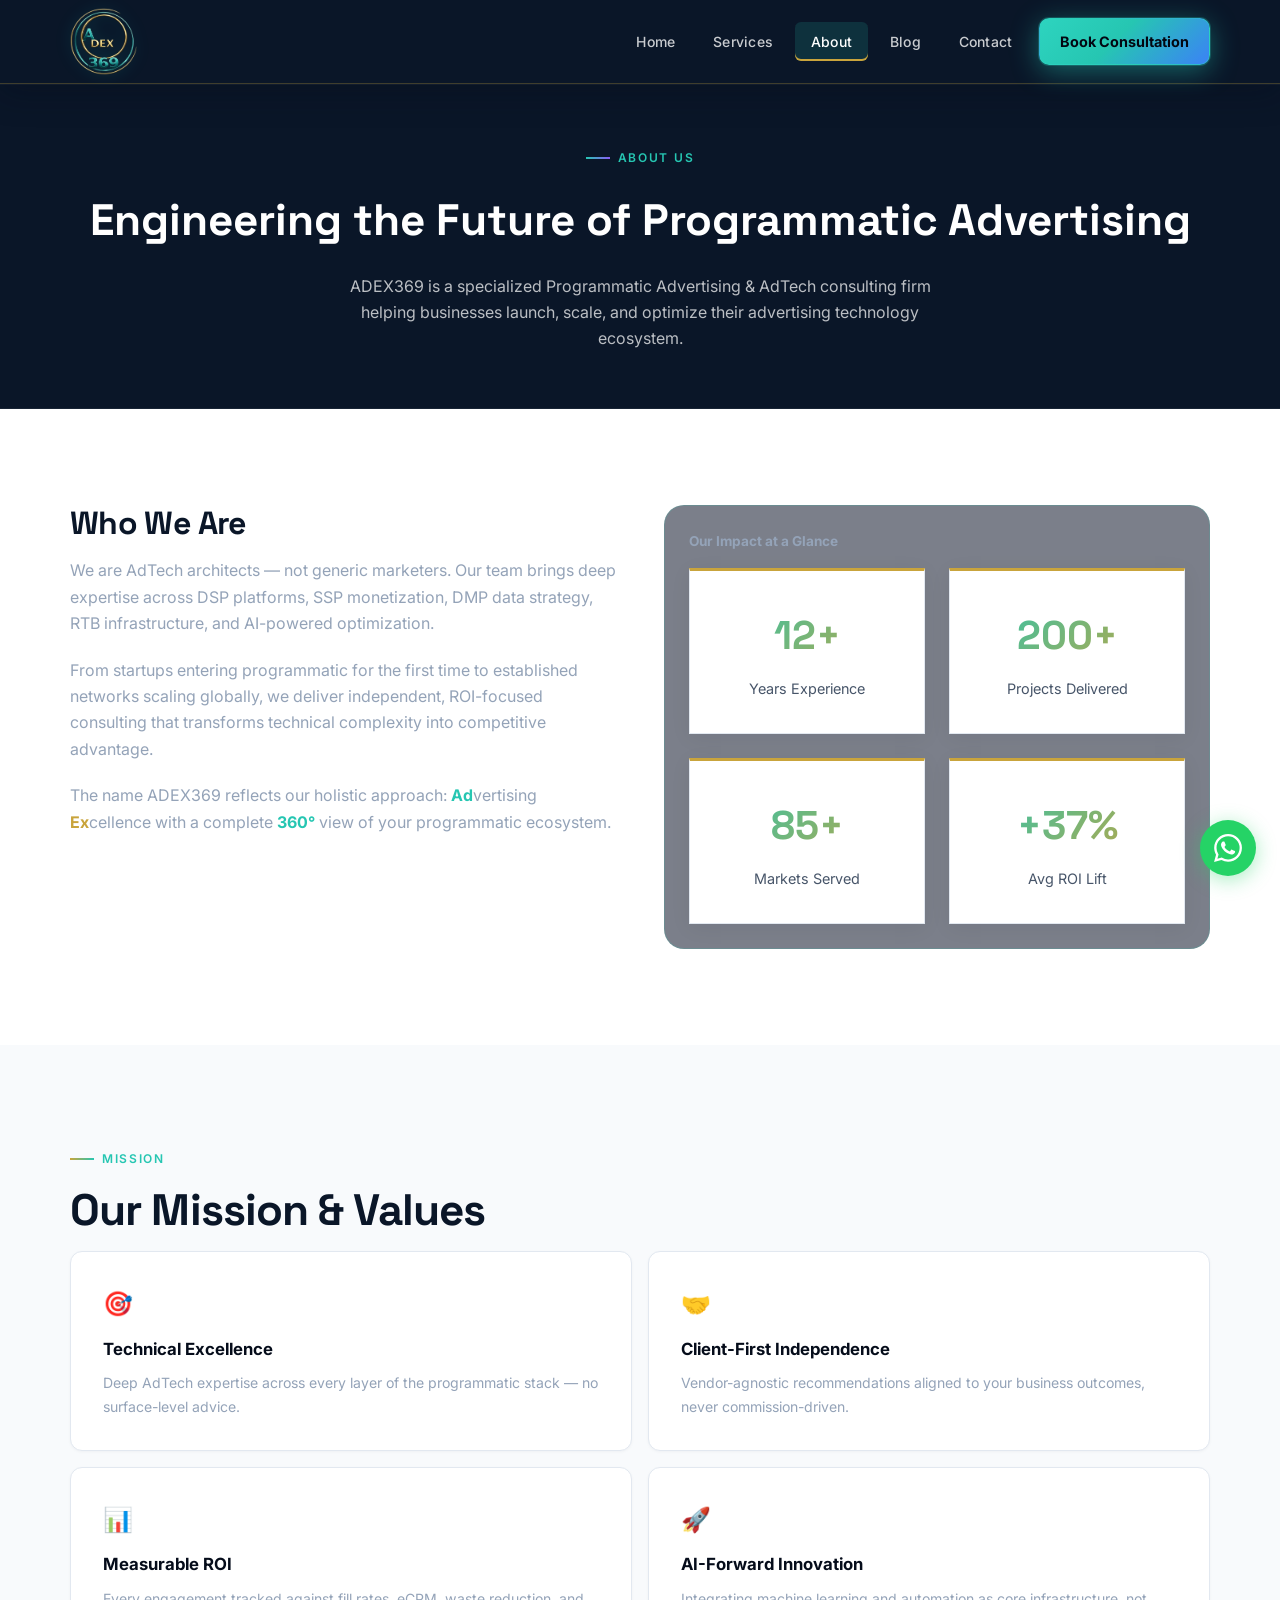
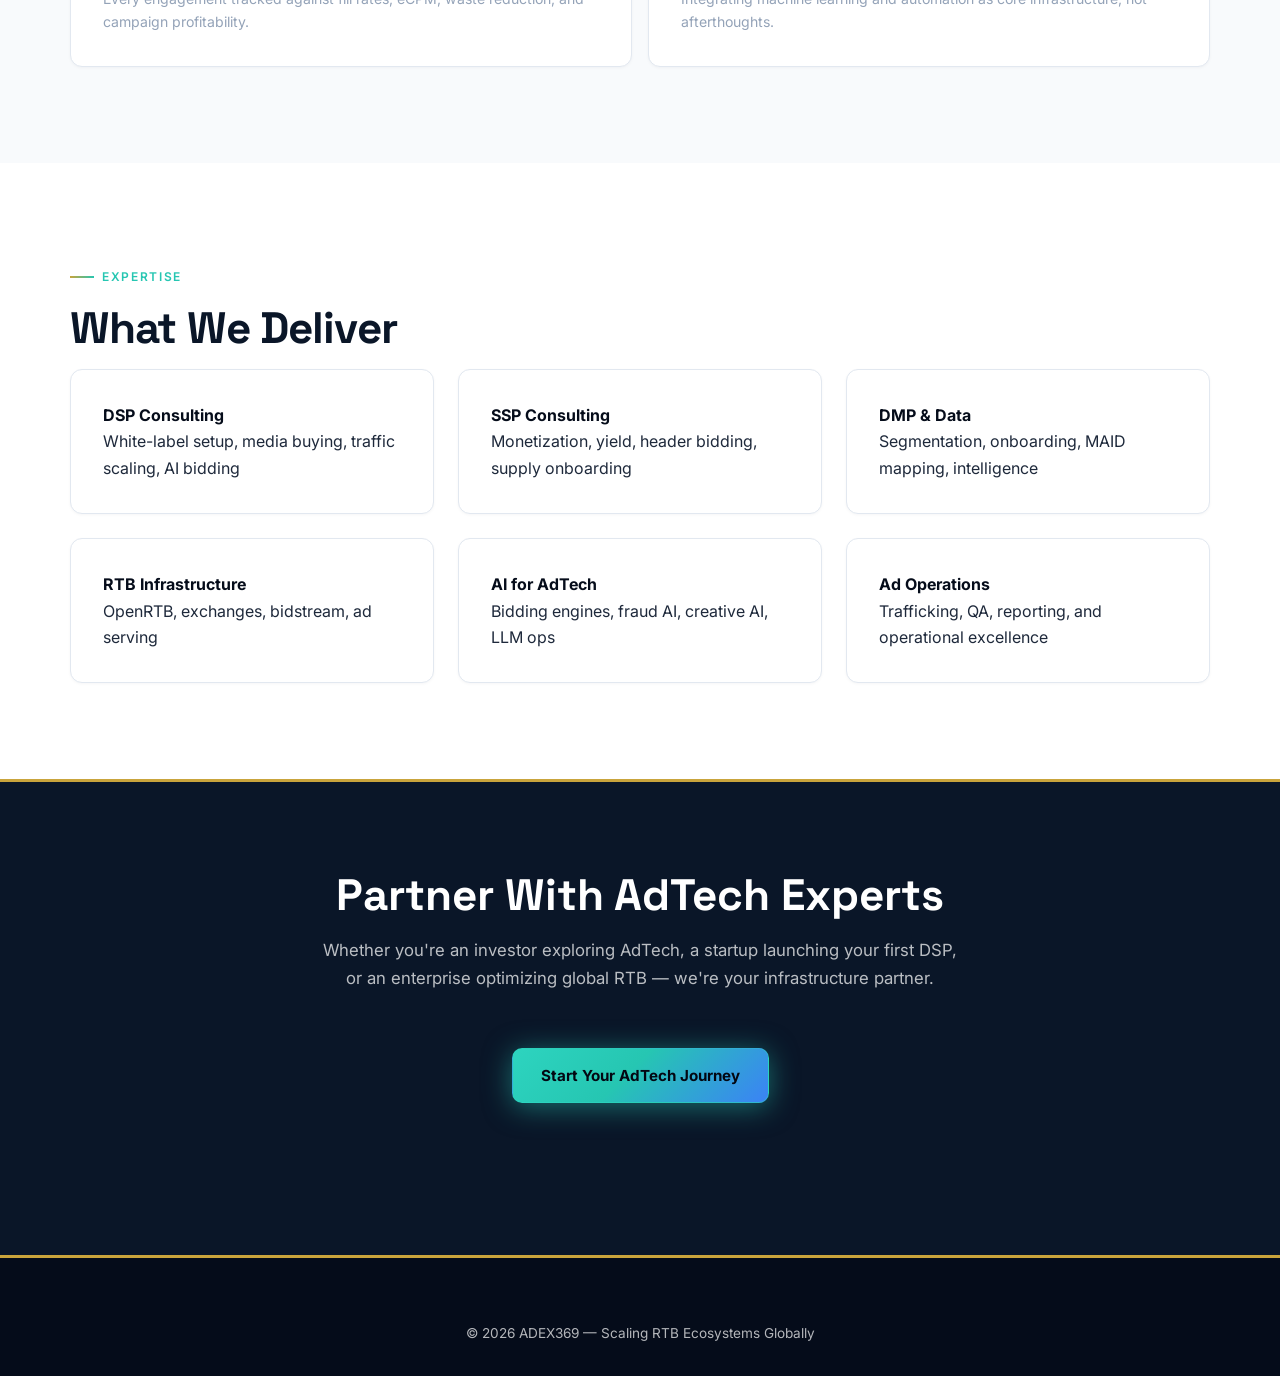
==== about.html @ 80fa30c3 "Add ADEX369 profile website with full static site, assets, and styles. Co-authored-by: Cursor <curso" ====
<!DOCTYPE html>
<html lang="en">
<head>
  <meta charset="UTF-8">
  <meta name="viewport" content="width=device-width, initial-scale=1.0">
  <meta name="description" content="About ADEX369 — specialized Programmatic Advertising & AdTech consulting. Engineering the future of DSP, SSP, DMP and RTB ecosystems.">
  <title>About | ADEX369 — AdTech Infrastructure Partner</title>
  <link rel="preconnect" href="https://fonts.googleapis.com">
  <link rel="preconnect" href="https://fonts.gstatic.com" crossorigin>
  <link href="https://fonts.googleapis.com/css2?family=Inter:wght@400;500;600;700&family=Space+Grotesk:wght@500;600;700&display=swap" rel="stylesheet">
  <link rel="icon" type="image/png" href="assets/logo.png?v=6">
  <link rel="stylesheet" href="css/styles.css?v=13">
  <link rel="stylesheet" href="css/premium.css?v=13">
  <link rel="stylesheet" href="css/animations.css">
</head>
<body>

  <header class="nav"><div class="nav-inner">
    <a href="index.html" class="nav-logo" aria-label="ADEX369 Home"><img src="assets/logo.png?v=8" alt="ADEX369" width="68" height="68"></a>
    <div class="nav-right">
      <nav class="nav-links">
        <a href="index.html">Home</a><a href="services.html">Services</a><a href="about.html" class="active">About</a><a href="blog.html">Blog</a><a href="contact.html">Contact</a>
      </nav>
      <a href="contact.html" class="nav-cta">Book Consultation</a>
      <button class="nav-toggle" aria-label="Toggle menu"><span></span><span></span><span></span></button>
    </div>
  </div></header>

  <main>
    <section class="page-hero">
      <div class="container reveal">
        <span class="section-label" style="justify-content:center">About Us</span>
        <h1>Engineering the Future of Programmatic Advertising</h1>
        <p>ADEX369 is a specialized Programmatic Advertising &amp; AdTech consulting firm helping businesses launch, scale, and optimize their advertising technology ecosystem.</p>
      </div>
    </section>

    <section class="section section-light">
      <div class="container about-grid">
        <div class="reveal">
          <h2 class="section-title" style="font-size:2rem">Who We Are</h2>
          <p style="color:var(--text-muted);margin-bottom:1.25rem">We are AdTech architects — not generic marketers. Our team brings deep expertise across DSP platforms, SSP monetization, DMP data strategy, RTB infrastructure, and AI-powered optimization.</p>
          <p style="color:var(--text-muted);margin-bottom:1.25rem">From startups entering programmatic for the first time to established networks scaling globally, we deliver independent, ROI-focused consulting that transforms technical complexity into competitive advantage.</p>
          <p style="color:var(--text-muted)">The name ADEX369 reflects our holistic approach: <strong style="color:var(--cyan)">Ad</strong>vertising <strong style="color:var(--gold)">Ex</strong>cellence with a complete <strong style="color:var(--cyan)">360°</strong> view of your programmatic ecosystem.</p>
        </div>
        <div class="chart-panel reveal">
          <h4>Our Impact at a Glance</h4>
          <div class="metrics-grid" style="grid-template-columns:1fr 1fr;margin:0">
            <div class="metric-card"><div class="value"><span data-count="12" data-suffix="+">0</span></div><p>Years Experience</p></div>
            <div class="metric-card"><div class="value"><span data-count="200" data-suffix="+">0</span></div><p>Projects Delivered</p></div>
            <div class="metric-card"><div class="value"><span data-count="85" data-suffix="+">0</span></div><p>Markets Served</p></div>
            <div class="metric-card"><div class="value"><span data-prefix="+" data-count="37" data-suffix="%">0</span></div><p>Avg ROI Lift</p></div>
          </div>
        </div>
      </div>
    </section>

    <section class="section section-light-alt">
      <div class="container">
        <span class="section-label reveal">Mission</span>
        <h2 class="section-title reveal">Our Mission &amp; Values</h2>
        <div class="values-grid reveal-stagger">
          <div class="glass-card trust-card"><div class="icon">🎯</div><h4>Technical Excellence</h4><p>Deep AdTech expertise across every layer of the programmatic stack — no surface-level advice.</p></div>
          <div class="glass-card trust-card"><div class="icon">🤝</div><h4>Client-First Independence</h4><p>Vendor-agnostic recommendations aligned to your business outcomes, never commission-driven.</p></div>
          <div class="glass-card trust-card"><div class="icon">📊</div><h4>Measurable ROI</h4><p>Every engagement tracked against fill rates, eCPM, waste reduction, and campaign profitability.</p></div>
          <div class="glass-card trust-card"><div class="icon">🚀</div><h4>AI-Forward Innovation</h4><p>Integrating machine learning and automation as core infrastructure, not afterthoughts.</p></div>
        </div>
      </div>
    </section>

    <section class="section section-light">
      <div class="container">
        <span class="section-label reveal">Expertise</span>
        <h2 class="section-title reveal">What We Deliver</h2>
        <div class="services-grid reveal-stagger">
          <article class="glass-card"><h4>DSP Consulting</h4><p>White-label setup, media buying, traffic scaling, AI bidding</p></article>
          <article class="glass-card"><h4>SSP Consulting</h4><p>Monetization, yield, header bidding, supply onboarding</p></article>
          <article class="glass-card"><h4>DMP &amp; Data</h4><p>Segmentation, onboarding, MAID mapping, intelligence</p></article>
          <article class="glass-card"><h4>RTB Infrastructure</h4><p>OpenRTB, exchanges, bidstream, ad serving</p></article>
          <article class="glass-card"><h4>AI for AdTech</h4><p>Bidding engines, fraud AI, creative AI, LLM ops</p></article>
          <article class="glass-card"><h4>Ad Operations</h4><p>Trafficking, QA, reporting, and operational excellence</p></article>
        </div>
      </div>
    </section>

    <section class="section cta-band">
      <div class="container section-header reveal">
        <h2 class="section-title">Partner With AdTech Experts</h2>
        <p class="section-desc" style="margin:0 auto 2rem">Whether you're an investor exploring AdTech, a startup launching your first DSP, or an enterprise optimizing global RTB — we're your infrastructure partner.</p>
        <a href="contact.html" class="btn btn-primary" style="margin-top:1.5rem">Start Your AdTech Journey</a>
      </div>
    </section>
  </main>

  <footer class="footer"><div class="container">
    <div class="footer-bottom" style="border:none;padding:0"><span>© 2026 ADEX369 — Scaling RTB Ecosystems Globally</span></div>
  </div></footer>

  <a href="https://wa.me/1234567890" class="whatsapp-float" target="_blank" rel="noopener" aria-label="WhatsApp"><svg viewBox="0 0 24 24"><path d="M17.472 14.382c-.297-.149-1.758-.867-2.03-.967-.273-.099-.471-.148-.67.15-.197.297-.767.966-.94 1.164-.173.199-.347.223-.644.075-.297-.15-1.255-.463-2.39-1.475-.883-.788-1.48-1.761-1.653-2.059-.173-.297-.018-.458.13-.606.134-.133.298-.347.446-.52.149-.174.198-.298.298-.497.099-.198.05-.371-.025-.52-.075-.149-.669-1.612-.916-2.207-.242-.579-.487-.5-.669-.51-.173-.008-.371-.01-.57-.01-.198 0-.52.074-.792.372-.272.297-1.04 1.016-1.04 2.479 0 1.462 1.065 2.875 1.213 3.074.149.198 2.096 3.2 5.077 4.487.709.306 1.262.489 1.694.625.712.227 1.36.195 1.871.118.571-.085 1.758-.719 2.006-1.413.248-.694.248-1.289.173-1.413-.074-.124-.272-.198-.57-.347m-5.421 7.403h-.004a9.87 9.87 0 01-5.031-1.378l-.361-.214-3.741.982.998-3.648-.235-.374a9.86 9.86 0 01-1.51-5.26c.001-5.45 4.436-9.884 9.888-9.884 2.64 0 5.122 1.03 6.988 2.898a9.825 9.825 0 012.893 6.994c-.003 5.45-4.435 9.884-9.883 9.884m8.413-18.297A11.815 11.815 0 0012.05 0C5.495 0 .16 5.335.157 11.892c0 2.096.547 4.142 1.588 5.945L.057 24l6.305-1.654a11.882 11.882 0 005.683 1.448h.005c6.554 0 11.89-5.335 11.893-11.893a11.821 11.821 0 00-3.48-8.413z"/></svg></a>
  <script src="js/main.js" defer></script>
</body>
</html>
---- css/styles.css ----
/* ADEX369 — Enterprise AdTech Consulting */
:root {
  --bg-deep: #030712;
  --bg-charcoal: #0a0f1a;
  --bg-card: rgba(12, 18, 32, 0.72);
  --cyan: #26c6b2;
  --cyan-glow: rgba(38, 198, 178, 0.45);
  --gold: #c9a43c;
  --gold-glow: rgba(201, 164, 60, 0.35);
  --electric: #3b82f6;
  --purple: #8b5cf6;
  --purple-deep: #6d28d9;
  --text: #e8edf5;
  --text-muted: #94a3b8;
  --border: rgba(38, 198, 178, 0.18);
  --glass: rgba(15, 23, 42, 0.55);
  --radius: 14px;
  --radius-lg: 20px;
  --logo-h: 68px;
  --nav-bar-h: 84px;
  --nav-h: 84px;
  --nav-offset: var(--nav-bar-h);
  --font: 'Inter', system-ui, -apple-system, sans-serif;
  --font-display: 'Space Grotesk', var(--font);
  --transition: 0.35s cubic-bezier(0.4, 0, 0.2, 1);
  --shadow-glow: 0 0 60px rgba(38, 198, 178, 0.12);
}

*, *::before, *::after { box-sizing: border-box; margin: 0; padding: 0; }
html { scroll-behavior: smooth; scroll-padding-top: var(--nav-offset); }
body {
  font-family: var(--font);
  background: var(--bg-deep);
  color: var(--text);
  line-height: 1.65;
  overflow-x: hidden;
  -webkit-font-smoothing: antialiased;
}
img { max-width: 100%; height: auto; display: block; }
a { color: var(--cyan); text-decoration: none; transition: color var(--transition); }
a:hover { color: #5eead4; }
ul { list-style: none; }

.container { width: min(1200px, 92vw); margin: 0 auto; }
.section { padding: 6rem 0; position: relative; }
.section-label {
  display: inline-flex;
  align-items: center;
  gap: 0.5rem;
  font-size: 0.75rem;
  font-weight: 600;
  letter-spacing: 0.14em;
  text-transform: uppercase;
  color: var(--cyan);
  margin-bottom: 1rem;
}
.section-label::before {
  content: '';
  width: 24px;
  height: 2px;
  background: linear-gradient(90deg, var(--cyan), var(--purple));
}
.section-title {
  font-family: var(--font-display);
  font-size: clamp(1.85rem, 4vw, 2.75rem);
  font-weight: 700;
  line-height: 1.15;
  margin-bottom: 1rem;
  background: linear-gradient(135deg, #fff 0%, var(--cyan) 55%, var(--purple) 100%);
  -webkit-background-clip: text;
  -webkit-text-fill-color: transparent;
  background-clip: text;
}
.section-desc {
  color: var(--text-muted);
  font-size: 1.05rem;
  max-width: 640px;
  margin-bottom: 3rem;
}

/* Background mesh */
.bg-mesh {
  position: fixed;
  inset: 0;
  z-index: -2;
  background:
    radial-gradient(ellipse 80% 50% at 20% -10%, rgba(59, 130, 246, 0.15), transparent),
    radial-gradient(ellipse 60% 40% at 90% 20%, rgba(139, 92, 246, 0.12), transparent),
    radial-gradient(ellipse 50% 30% at 50% 100%, rgba(38, 198, 178, 0.08), transparent),
    var(--bg-deep);
}
.grid-overlay {
  position: fixed;
  inset: 0;
  z-index: -1;
  background-image:
    linear-gradient(rgba(38, 198, 178, 0.03) 1px, transparent 1px),
    linear-gradient(90deg, rgba(38, 198, 178, 0.03) 1px, transparent 1px);
  background-size: 48px 48px;
  mask-image: radial-gradient(ellipse at center, black 20%, transparent 75%);
  pointer-events: none;
}

/* Navigation — solid enterprise bar */
.nav {
  position: fixed;
  top: 0;
  left: 0;
  right: 0;
  z-index: 1000;
  height: var(--nav-bar-h);
  display: flex;
  align-items: center;
  background: #0a1628;
  border-bottom: 1px solid rgba(201, 164, 60, 0.22);
  box-shadow: 0 2px 16px rgba(0, 0, 0, 0.18);
  pointer-events: auto;
}
.nav::before {
  display: none;
}
.nav-inner {
  display: flex;
  align-items: center;
  justify-content: flex-start;
  width: min(1140px, 92vw);
  margin: 0 auto;
  gap: 1.5rem;
  height: 100%;
}
.nav-right {
  display: flex;
  align-items: center;
  gap: 0.65rem;
  flex-shrink: 0;
  margin-left: auto;
}
/* Header brand logo only — navbar bar styles unchanged */
.nav-inner > .nav-logo {
  display: flex;
  align-items: center;
  flex-shrink: 0;
  margin: 0;
  padding: 0;
  line-height: 0;
  filter: drop-shadow(0 0 8px rgba(16, 215, 210, 0.2));
}
.nav-inner > .nav-logo img {
  display: block;
  height: var(--logo-h);
  width: auto;
  max-height: var(--logo-h);
  background: none !important;
  border: none !important;
  box-shadow: none !important;
  outline: none;
  object-fit: contain;
  object-position: left center;
  -webkit-font-smoothing: antialiased;
}
.footer-brand .nav-logo {
  filter: drop-shadow(0 2px 8px rgba(0, 0, 0, 0.3));
}
.footer-brand .nav-logo img {
  height: 56px;
  width: auto;
}
.nav-links {
  display: flex;
  align-items: center;
  gap: 0.35rem;
  background: none;
  border: none;
  box-shadow: none;
}
.nav-links a {
  color: rgba(255, 255, 255, 0.78);
  font-size: 0.875rem;
  font-weight: 500;
  padding: 0.5rem 1rem;
  border-radius: 6px;
  letter-spacing: 0.02em;
  transition: color var(--transition), background var(--transition);
}
.nav-links a:hover {
  color: #fff;
  background: rgba(255, 255, 255, 0.06);
}
.nav-links a.active {
  color: #fff;
  background: rgba(38, 198, 178, 0.15);
  box-shadow: inset 0 -2px 0 var(--gold);
}
/* CTA outside .nav-links — high contrast, always visible */
a.nav-cta {
  display: inline-flex;
  align-items: center;
  justify-content: center;
  flex-shrink: 0;
  align-self: center;
  padding: 0.65rem 1.25rem;
  background: linear-gradient(135deg, #2dd4bf 0%, #26c6b2 45%, #3b82f6 100%) !important;
  color: #030712 !important;
  border-radius: 10px;
  font-size: 0.9rem;
  font-weight: 700 !important;
  text-shadow: none !important;
  white-space: nowrap;
  border: 1px solid rgba(45, 212, 191, 0.5);
  box-shadow: 0 0 0 1px rgba(38, 198, 178, 0.25), 0 6px 28px rgba(38, 198, 178, 0.45);
  transition: transform var(--transition), box-shadow var(--transition), filter var(--transition);
}
a.nav-cta:hover {
  color: #030712 !important;
  background: linear-gradient(135deg, #5eead4 0%, #2dd4bf 50%, #60a5fa 100%) !important;
  transform: none;
  box-shadow: 0 0 0 1px rgba(94, 234, 212, 0.4), 0 10px 36px rgba(38, 198, 178, 0.55);
  filter: brightness(1.06);
}
.nav-toggle {
  display: none;
  flex-direction: column;
  gap: 5px;
  background: rgba(12, 18, 32, 0.5);
  border: 1px solid var(--border);
  border-radius: 10px;
  cursor: pointer;
  padding: 10px;
  backdrop-filter: blur(12px);
  pointer-events: auto;
}
.nav-toggle span {
  width: 24px;
  height: 2px;
  background: var(--text);
  transition: var(--transition);
}

/* Buttons */
.btn {
  display: inline-flex;
  align-items: center;
  justify-content: center;
  gap: 0.5rem;
  padding: 0.85rem 1.75rem;
  font-size: 0.95rem;
  font-weight: 600;
  border-radius: 10px;
  border: none;
  cursor: pointer;
  transition: transform var(--transition), box-shadow var(--transition), filter var(--transition);
  font-family: inherit;
}
.btn-primary {
  background: linear-gradient(135deg, #2dd4bf 0%, #26c6b2 45%, #3b82f6 100%);
  color: #030712 !important;
  font-weight: 700;
  border: 1px solid rgba(45, 212, 191, 0.45);
  box-shadow: 0 4px 28px rgba(38, 198, 178, 0.5);
}
.btn-primary:hover {
  transform: translateY(-2px);
  box-shadow: 0 8px 36px rgba(38, 198, 178, 0.6);
  filter: brightness(1.08);
  color: #030712 !important;
}
.btn-secondary {
  background: var(--glass);
  color: var(--text);
  border: 1px solid var(--border);
  backdrop-filter: blur(12px);
}
.btn-secondary:hover {
  border-color: var(--cyan);
  background: rgba(38, 198, 178, 0.08);
  transform: translateY(-2px);
}
.btn-group { display: flex; flex-wrap: wrap; gap: 1rem; }

/* Glass cards */
.glass-card {
  background: var(--bg-card);
  border: 1px solid var(--border);
  border-radius: var(--radius);
  backdrop-filter: blur(16px);
  padding: 1.75rem;
  transition: transform var(--transition), border-color var(--transition), box-shadow var(--transition);
}
.glass-card:hover {
  transform: translateY(-2px);
  border-color: rgba(38, 198, 178, 0.35);
}
.section-light .glass-card:hover,
.section-light-alt .glass-card:hover {
  box-shadow: 0 4px 16px rgba(15, 23, 42, 0.06);
}
.section-light .service-card:hover,
.section-light-alt .service-card:hover,
.section-light .industry-card:hover,
.section-light-alt .industry-card:hover {
  box-shadow:
    inset 0 1px 0 rgba(255, 255, 255, 0.1),
    0 22px 48px rgba(5, 12, 26, 0.38),
    0 8px 24px rgba(38, 198, 178, 0.15);
}
.section-dark .glass-card:hover {
  box-shadow: 0 8px 24px rgba(0, 0, 0, 0.2);
}

/* Hero */
.hero {
  position: relative;
}
.hero-grid {
  display: grid;
  grid-template-columns: 1fr 1.1fr;
  gap: 3rem;
  align-items: center;
}
.hero-badge {
  display: inline-flex;
  align-items: center;
  gap: 0.5rem;
  padding: 0.4rem 1rem;
  background: rgba(38, 198, 178, 0.1);
  border: 1px solid var(--border);
  border-radius: 100px;
  font-size: 0.8rem;
  color: var(--cyan);
  margin-bottom: 1.5rem;
}
.hero-badge .pulse {
  width: 8px;
  height: 8px;
  background: var(--cyan);
  border-radius: 50%;
  animation: pulse-dot 2s infinite;
}
.hero h1 {
  font-family: var(--font-display);
  font-size: clamp(2.2rem, 5vw, 3.35rem);
  font-weight: 700;
  line-height: 1.1;
  margin-bottom: 1.25rem;
  letter-spacing: -0.02em;
}
.hero h1 .gradient {
  background: linear-gradient(135deg, var(--cyan), var(--electric), var(--purple));
  -webkit-background-clip: text;
  -webkit-text-fill-color: transparent;
  background-clip: text;
}
.hero-sub {
  font-size: 1.1rem;
  color: var(--text-muted);
  max-width: 520px;
  margin-bottom: 2rem;
}
.hero-stats {
  display: flex;
  gap: 2.5rem;
  margin-top: 2.5rem;
  padding-top: 2rem;
  border-top: 1px solid var(--border);
}
.hero-stat strong {
  display: block;
  font-family: var(--font-display);
  font-size: 1.75rem;
  color: var(--cyan);
}
.hero-stat span { font-size: 0.8rem; color: var(--text-muted); }

/* Dashboard viz area */
.hero-viz {
  position: relative;
  min-height: 480px;
}
.dashboard-panel {
  position: relative;
  background: var(--glass);
  border: 1px solid var(--border);
  border-radius: var(--radius-lg);
  padding: 1.25rem;
  backdrop-filter: blur(20px);
  box-shadow: var(--shadow-glow), inset 0 1px 0 rgba(255,255,255,0.05);
}
.dashboard-header {
  display: flex;
  align-items: center;
  justify-content: space-between;
  margin-bottom: 1rem;
  padding-bottom: 0.75rem;
  border-bottom: 1px solid var(--border);
}
.dashboard-dots { display: flex; gap: 6px; }
.dashboard-dots span {
  width: 10px;
  height: 10px;
  border-radius: 50%;
  background: var(--text-muted);
  opacity: 0.4;
}
.dashboard-dots span:first-child { background: #ef4444; opacity: 1; }
.dashboard-dots span:nth-child(2) { background: var(--gold); opacity: 1; }
.dashboard-dots span:nth-child(3) { background: var(--cyan); opacity: 1; }
.dashboard-title {
  font-size: 0.75rem;
  color: var(--text-muted);
  letter-spacing: 0.08em;
  text-transform: uppercase;
}
#rtb-canvas {
  width: 100%;
  height: 220px;
  border-radius: 10px;
  background: rgba(0, 0, 0, 0.35);
}
.floating-cards {
  position: absolute;
  inset: 0;
  pointer-events: none;
}
.float-card {
  position: absolute;
  background: var(--bg-card);
  border: 1px solid var(--border);
  border-radius: 10px;
  padding: 0.75rem 1rem;
  backdrop-filter: blur(12px);
  font-size: 0.75rem;
  box-shadow: 0 8px 24px rgba(0,0,0,0.3);
  animation: float 6s ease-in-out infinite;
}
.float-card strong { display: block; color: var(--cyan); font-size: 1rem; }
.float-card span { color: var(--text-muted); }
.float-card:nth-child(1) { top: -12px; right: -20px; animation-delay: 0s; }
.float-card:nth-child(2) { bottom: 80px; left: -30px; animation-delay: 1.5s; }
.float-card:nth-child(3) { bottom: -10px; right: 40px; animation-delay: 3s; }

/* Services grid */
.services-grid {
  display: grid;
  grid-template-columns: repeat(auto-fit, minmax(340px, 1fr));
  gap: 1.5rem;
}
.service-category {
  grid-column: 1 / -1;
  margin-top: 2rem;
}
.service-category:first-child { margin-top: 0; }
.service-category h3 {
  font-family: var(--font-display);
  font-size: 1.35rem;
  margin-bottom: 1.25rem;
  display: flex;
  align-items: center;
  gap: 0.75rem;
}
.service-category h3 .icon {
  width: 40px;
  height: 40px;
  display: flex;
  align-items: center;
  justify-content: center;
  background: linear-gradient(135deg, rgba(38,198,178,0.2), rgba(139,92,246,0.2));
  border-radius: 10px;
  font-size: 1.2rem;
}
.service-card h4 {
  font-size: 1rem;
  margin-bottom: 0.5rem;
  color: var(--text);
}
.service-card p { font-size: 0.88rem; color: var(--text-muted); }
.service-tags {
  display: flex;
  flex-wrap: wrap;
  gap: 0.4rem;
  margin-top: 1rem;
}
.service-tags span {
  font-size: 0.7rem;
  padding: 0.25rem 0.6rem;
  background: rgba(38, 198, 178, 0.1);
  border-radius: 4px;
  color: var(--cyan);
}

/* Metrics */
.metrics-grid {
  display: grid;
  grid-template-columns: repeat(4, 1fr);
  gap: 1.5rem;
  margin-bottom: 3rem;
}
.metric-card {
  text-align: center;
  padding: 2rem 1rem;
}
.metric-card .value {
  font-family: var(--font-display);
  font-size: 2.5rem;
  font-weight: 700;
  background: linear-gradient(135deg, var(--cyan), var(--gold));
  -webkit-background-clip: text;
  -webkit-text-fill-color: transparent;
  background-clip: text;
}
.metric-card .suffix { font-size: 1.5rem; }
.metric-card p { color: var(--text-muted); font-size: 0.9rem; margin-top: 0.5rem; }
.trust-grid {
  display: grid;
  grid-template-columns: repeat(auto-fit, minmax(260px, 1fr));
  gap: 1.25rem;
}
.trust-card .icon { font-size: 1.5rem; margin-bottom: 0.75rem; }
.trust-card h4 { margin-bottom: 0.5rem; font-size: 1.05rem; }
.trust-card p { font-size: 0.88rem; color: var(--text-muted); }

/* Industries */
.industries-grid {
  display: grid;
  grid-template-columns: repeat(auto-fill, minmax(160px, 1fr));
  gap: 1rem;
}
.industry-card {
  text-align: center;
  padding: 1.5rem 1rem;
}
.industry-card .icon { font-size: 2rem; margin-bottom: 0.75rem; }
.industry-card h4 { font-size: 0.9rem; font-weight: 600; }

/* AI section */
.ai-section {
  background: linear-gradient(180deg, transparent, rgba(139, 92, 246, 0.06), transparent);
}
.ai-grid {
  display: grid;
  grid-template-columns: 1fr 1fr;
  gap: 3rem;
  align-items: center;
}
.ai-features { display: flex; flex-direction: column; gap: 1rem; }
.ai-feature {
  display: flex;
  gap: 1rem;
  padding: 1rem;
  border-radius: var(--radius);
  border: 1px solid transparent;
  transition: var(--transition);
}
.ai-feature:hover {
  background: var(--glass);
  border-color: var(--border);
}
.ai-feature .num {
  font-family: var(--font-display);
  font-size: 0.85rem;
  color: var(--purple);
  font-weight: 700;
  min-width: 28px;
}
.chart-panel {
  background: var(--glass);
  border: 1px solid var(--border);
  border-radius: var(--radius-lg);
  padding: 1.5rem;
}
.chart-panel h4 { font-size: 0.85rem; color: var(--text-muted); margin-bottom: 1rem; }

/* Process timeline */
.process-timeline {
  display: grid;
  grid-template-columns: repeat(6, 1fr);
  gap: 0;
  position: relative;
}
.process-timeline::before {
  content: '';
  position: absolute;
  top: 28px;
  left: 8%;
  right: 8%;
  height: 2px;
  background: linear-gradient(90deg, var(--cyan), var(--purple), var(--gold));
  opacity: 0.4;
}
.process-step {
  text-align: center;
  padding: 0 0.5rem;
  position: relative;
}
.process-step .step-num {
  width: 56px;
  height: 56px;
  margin: 0 auto 1rem;
  display: flex;
  align-items: center;
  justify-content: center;
  background: var(--bg-card);
  border: 2px solid var(--cyan);
  border-radius: 50%;
  font-family: var(--font-display);
  font-weight: 700;
  color: var(--cyan);
  position: relative;
  z-index: 1;
}
.process-step h4 { font-size: 0.85rem; margin-bottom: 0.35rem; }
.process-step p { font-size: 0.75rem; color: var(--text-muted); }

/* Testimonials */
.testimonials-grid {
  display: grid;
  grid-template-columns: repeat(auto-fit, minmax(320px, 1fr));
  gap: 1.5rem;
}
.testimonial-card { position: relative; }
.testimonial-card .quote {
  font-size: 2.5rem;
  color: var(--cyan);
  opacity: 0.3;
  line-height: 1;
  margin-bottom: 0.5rem;
}
.testimonial-card blockquote {
  font-size: 0.95rem;
  color: var(--text-muted);
  margin-bottom: 1.25rem;
  font-style: italic;
}
.testimonial-author {
  display: flex;
  align-items: center;
  gap: 0.75rem;
}
.author-avatar {
  width: 44px;
  height: 44px;
  border-radius: 50%;
  background: linear-gradient(135deg, var(--cyan), var(--purple));
  display: flex;
  align-items: center;
  justify-content: center;
  font-weight: 700;
  font-size: 0.85rem;
}
.testimonial-metric {
  margin-top: 1rem;
  padding-top: 1rem;
  border-top: 1px solid var(--border);
  font-size: 0.85rem;
  color: var(--cyan);
  font-weight: 600;
}

/* Contact form */
.contact-grid {
  display: grid;
  grid-template-columns: 1fr 1.2fr;
  gap: 3rem;
}
.form-group { margin-bottom: 1.25rem; }
.form-group label {
  display: block;
  font-size: 0.85rem;
  font-weight: 500;
  margin-bottom: 0.4rem;
  color: var(--text-muted);
}
.form-group input,
.form-group select,
.form-group textarea {
  width: 100%;
  padding: 0.85rem 1rem;
  background: rgba(0, 0, 0, 0.35);
  border: 1px solid var(--border);
  border-radius: 8px;
  color: var(--text);
  font-family: inherit;
  font-size: 0.95rem;
  transition: border-color var(--transition);
}
.form-group input:focus,
.form-group select:focus,
.form-group textarea:focus {
  outline: none;
  border-color: var(--cyan);
  box-shadow: 0 0 0 3px var(--cyan-glow);
}
.form-group textarea { min-height: 120px; resize: vertical; }
.form-row { display: grid; grid-template-columns: 1fr 1fr; gap: 1rem; }

/* FAQ */
.faq-list { max-width: 800px; margin: 0 auto; }
.faq-item {
  border-bottom: 1px solid var(--border);
}
.faq-question {
  width: 100%;
  display: flex;
  justify-content: space-between;
  align-items: center;
  padding: 1.25rem 0;
  background: none;
  border: none;
  color: var(--text);
  font-size: 1rem;
  font-weight: 600;
  text-align: left;
  cursor: pointer;
  font-family: inherit;
}
.faq-question .icon { color: var(--cyan); transition: transform var(--transition); }
.faq-item.open .faq-question .icon { transform: rotate(45deg); }
.faq-answer {
  max-height: 0;
  overflow: hidden;
  transition: max-height 0.4s ease;
}
.faq-answer p {
  padding-bottom: 1.25rem;
  color: var(--text-muted);
  font-size: 0.95rem;
}
.faq-item.open .faq-answer { max-height: 200px; }

/* FAQ on white / light sections */
.section-light .faq-item,
.section-light-alt .faq-item {
  border-bottom-color: #e2e8f0;
}
.section-light .faq-question,
.section-light-alt .faq-question {
  color: #0a1628;
}
.section-light .faq-answer p,
.section-light-alt .faq-answer p {
  color: #475569;
}
.section-light .faq-question .icon,
.section-light-alt .faq-question .icon {
  color: #0d9488;
}

/* Blog */
.blog-grid {
  display: grid;
  grid-template-columns: repeat(auto-fill, minmax(340px, 1fr));
  gap: 1.5rem;
}
.blog-card { overflow: hidden; padding: 0; }
.blog-thumb {
  height: 180px;
  background: linear-gradient(135deg, rgba(38,198,178,0.2), rgba(139,92,246,0.25));
  position: relative;
}
.blog-thumb .tag {
  position: absolute;
  top: 1rem;
  left: 1rem;
  font-size: 0.7rem;
  padding: 0.3rem 0.7rem;
  background: var(--bg-card);
  border-radius: 4px;
  color: var(--cyan);
}
.blog-body { padding: 1.5rem; }
.blog-body h3 { font-size: 1.1rem; margin-bottom: 0.5rem; line-height: 1.35; }
.blog-body p { font-size: 0.88rem; color: var(--text-muted); margin-bottom: 1rem; }
.blog-meta { font-size: 0.75rem; color: var(--text-muted); }

/* Newsletter */
.newsletter-box {
  display: flex;
  gap: 0.75rem;
  max-width: 480px;
  margin-top: 1.5rem;
}
.newsletter-box input {
  flex: 1;
  padding: 0.85rem 1rem;
  background: rgba(0,0,0,0.35);
  border: 1px solid var(--border);
  border-radius: 8px;
  color: var(--text);
  font-family: inherit;
}

/* Footer */
.footer {
  background: var(--bg-charcoal);
  border-top: 1px solid var(--border);
  padding: 4rem 0 2rem;
  margin-top: 4rem;
}
.footer-grid {
  display: grid;
  grid-template-columns: 2fr repeat(3, 1fr);
  gap: 2.5rem;
  margin-bottom: 3rem;
}
.footer-brand p { color: var(--text-muted); font-size: 0.9rem; margin: 1rem 0; max-width: 280px; }
.footer h4 {
  font-size: 0.8rem;
  text-transform: uppercase;
  letter-spacing: 0.1em;
  color: var(--text-muted);
  margin-bottom: 1rem;
}
.footer ul li { margin-bottom: 0.5rem; }
.footer ul a { color: var(--text-muted); font-size: 0.9rem; }
.footer ul a:hover { color: var(--cyan); }
.footer-bottom {
  display: flex;
  flex-direction: column;
  align-items: center;
  justify-content: center;
  text-align: center;
  gap: 1.25rem;
  padding-top: 2rem;
  border-top: 1px solid var(--border);
  font-size: 0.85rem;
  color: var(--text-muted);
}
.footer-bottom span {
  width: 100%;
}
.footer-bottom .social-links {
  justify-content: center;
}
.social-links { display: flex; gap: 1rem; }
.social-links a {
  width: 40px;
  height: 40px;
  display: flex;
  align-items: center;
  justify-content: center;
  border: 1px solid var(--border);
  border-radius: 8px;
  color: var(--text-muted);
}
.social-links a:hover { border-color: var(--cyan); color: var(--cyan); }

/* WhatsApp float */
.whatsapp-float {
  position: fixed;
  bottom: 24px;
  right: 24px;
  z-index: 999;
  width: 56px;
  height: 56px;
  background: #25d366;
  border-radius: 50%;
  display: flex;
  align-items: center;
  justify-content: center;
  box-shadow: 0 4px 20px rgba(37, 211, 102, 0.4);
  transition: transform var(--transition);
}
.whatsapp-float:hover { transform: scale(1.08); }
.whatsapp-float svg { width: 28px; height: 28px; fill: white; }

/* Page hero (inner pages) */
.page-hero {
  padding: calc(var(--nav-offset) + 4rem) 0 3rem;
  text-align: center;
}
.page-hero h1 { font-family: var(--font-display); font-size: clamp(2rem, 4vw, 2.75rem); margin-bottom: 1rem; }
.page-hero p { color: var(--text-muted); max-width: 600px; margin: 0 auto; }

/* About */
.about-grid {
  display: grid;
  grid-template-columns: 1fr 1fr;
  gap: 3rem;
  align-items: start;
}
.values-grid {
  display: grid;
  grid-template-columns: repeat(2, 1fr);
  gap: 1rem;
}
.team-placeholder {
  display: grid;
  grid-template-columns: repeat(auto-fit, minmax(200px, 1fr));
  gap: 1.5rem;
}

/* Reveal animations helper */
.reveal { opacity: 0; transform: translateY(24px); transition: opacity 0.7s ease, transform 0.7s ease; }
.reveal.visible { opacity: 1; transform: translateY(0); }

/* Responsive */
@media (max-width: 1024px) {
  .hero-grid, .ai-grid, .contact-grid, .about-grid { grid-template-columns: 1fr; }
  .hero-viz { min-height: 400px; }
  .metrics-grid { grid-template-columns: repeat(2, 1fr); }
  .process-timeline { grid-template-columns: repeat(3, 1fr); gap: 2rem; }
  .process-timeline::before { display: none; }
  .footer-grid { grid-template-columns: 1fr 1fr; }
}
@media (max-width: 768px) {
  :root { --nav-bar-h: 72px; --nav-h: 72px; --nav-offset: 72px; --logo-h: 56px; }
  .nav-right {
    flex-direction: row;
    align-items: center;
  }
  a.nav-cta {
    padding: 0.55rem 1rem;
    font-size: 0.8rem;
  }
  .nav-links {
    position: fixed;
    top: calc(var(--nav-bar-h) + 8px);
    right: 4vw;
    left: auto;
    width: min(280px, 88vw);
    flex-direction: column;
    align-items: stretch;
    padding: 1.25rem;
    gap: 0.25rem;
    background: rgba(12, 18, 32, 0.92);
    backdrop-filter: blur(20px);
    border: 1px solid var(--border);
    border-radius: var(--radius);
    box-shadow: 0 16px 48px rgba(0, 0, 0, 0.45);
    transform: translateY(-16px) scale(0.96);
    opacity: 0;
    visibility: hidden;
    transition: opacity var(--transition), transform var(--transition), visibility var(--transition);
    pointer-events: auto;
  }
  .nav-links.open {
    transform: translateY(0) scale(1);
    opacity: 1;
    visibility: visible;
  }
  .nav-links a { text-align: center; }
  .nav-right { gap: 0.5rem; }
  .nav-toggle { display: flex; }
  .metrics-grid { grid-template-columns: 1fr 1fr; }
  .process-timeline { grid-template-columns: 1fr; }
  .form-row { grid-template-columns: 1fr; }
  .footer-grid { grid-template-columns: 1fr; }
  .hero-stats { flex-wrap: wrap; gap: 1.5rem; }
  .float-card { display: none; }
}
@media (max-width: 480px) {
  .section { padding: 4rem 0; }
  .services-grid { grid-template-columns: 1fr; }
  .metrics-grid { grid-template-columns: 1fr; }
}
---- css/premium.css ----
/**
 * ADEX369 — Premium enterprise layer (WordPress-grade polish)
 * Palette: deep blue, turquoise, gold + white accents
 */

:root {
  --navy: #0a1628;
  --navy-deep: #050c1a;
  --white: #ffffff;
  --white-soft: #f4f7fb;
  --white-muted: #e8eef5;
  --slate: #475569;
  --slate-dark: #1e293b;
  --shadow-sm: 0 1px 3px rgba(10, 22, 40, 0.06);
  --shadow-md: 0 8px 30px rgba(10, 22, 40, 0.08);
  --shadow-lg: 0 20px 50px rgba(10, 22, 40, 0.12);
  --shadow-premium: 0 25px 60px rgba(10, 22, 40, 0.15);
  --radius-xl: 24px;
}

/* Site base — light professional canvas */
body {
  background: var(--white-soft);
  color: var(--slate-dark);
}

/* Decorative bg only on dark hero */
.bg-mesh,
.grid-overlay {
  display: none;
}

.hero-bg {
  position: absolute;
  inset: 0;
  z-index: 0;
  background:
    radial-gradient(ellipse 70% 60% at 15% 0%, rgba(38, 198, 178, 0.12), transparent 55%),
    radial-gradient(ellipse 50% 50% at 95% 30%, rgba(201, 164, 60, 0.08), transparent 50%),
    radial-gradient(ellipse 80% 40% at 50% 100%, rgba(59, 130, 246, 0.1), transparent),
    linear-gradient(165deg, var(--navy-deep) 0%, var(--navy) 45%, #0d2137 100%);
  pointer-events: none;
}
.hero-bg::after {
  content: '';
  position: absolute;
  inset: 0;
  background-image:
    linear-gradient(rgba(255, 255, 255, 0.02) 1px, transparent 1px),
    linear-gradient(90deg, rgba(255, 255, 255, 0.02) 1px, transparent 1px);
  background-size: 56px 56px;
  mask-image: radial-gradient(ellipse at 40% 30%, black, transparent 72%);
}

.hero .container {
  position: relative;
  z-index: 1;
  padding-bottom: 2.5rem;
}

/* Solid navbar — premium override */
.nav {
  background: #0a1628 !important;
  border-bottom: 1px solid rgba(201, 164, 60, 0.28) !important;
  box-shadow: 0 1px 0 rgba(255, 255, 255, 0.04), 0 8px 32px rgba(5, 12, 26, 0.35) !important;
}
.nav::before {
  display: none !important;
}

/* Section rhythm — clean white / blue alternation */
.section {
  padding: 6rem 0;
}

.section-dark {
  background: #0a1628;
  color: #e8edf5;
  position: relative;
  z-index: 1;
}

.section-light {
  background: #ffffff;
  color: #1e293b;
  position: relative;
  z-index: 1;
  border-top: none;
  box-shadow: none;
}

.section-light-alt {
  background: #f8fafc;
  color: #1e293b;
  position: relative;
  z-index: 1;
  border-top: none;
  box-shadow: none;
}

.section-light .section-label,
.section-light-alt .section-label {
  color: var(--cyan);
}
.section-light .section-label::before,
.section-light-alt .section-label::before {
  background: linear-gradient(90deg, var(--gold), var(--cyan));
}

.section-light .section-title,
.section-light-alt .section-title {
  color: #0a1628;
  background: none;
  -webkit-text-fill-color: unset;
  font-weight: 700;
  letter-spacing: -0.02em;
}

.section-light .section-desc,
.section-light-alt .section-desc {
  color: #64748b;
  font-size: 1.0625rem;
  line-height: 1.75;
}

.section-dark .section-title {
  color: #ffffff;
  background: none;
  -webkit-text-fill-color: unset;
  font-weight: 700;
  letter-spacing: -0.02em;
}

.section-dark .section-desc {
  color: rgba(255, 255, 255, 0.68);
}

.section-dark .section-label {
  color: #26c6b2;
}

/* Centered section headers */
.section-header {
  text-align: center;
  max-width: 680px;
  margin: 0 auto 4rem;
}
.section-header .section-desc {
  margin-left: auto;
  margin-right: auto;
}

/* Hero — full dark block, content contained (no wave overlap) */
.hero.section-dark {
  background: #050c1a;
  min-height: calc(100vh - var(--nav-bar-h));
  min-height: calc(100dvh - var(--nav-bar-h));
  display: flex;
  align-items: center;
  padding: calc(var(--nav-bar-h) + 2.5rem) 0 4.5rem;
  overflow: hidden;
  margin-bottom: 0;
}
.hero .container {
  padding-bottom: 0;
}
.hero-viz {
  overflow: hidden;
  min-height: 420px;
}
.hero .float-card {
  background: rgba(10, 22, 40, 0.95);
  border: 1px solid rgba(38, 198, 178, 0.28);
  box-shadow: 0 8px 24px rgba(0, 0, 0, 0.35);
  backdrop-filter: blur(12px);
}
.hero .float-card strong {
  color: #26c6b2;
}
.hero .float-card span {
  color: rgba(255, 255, 255, 0.55);
}
.hero .float-card:nth-child(1) { top: 8px; right: 0; }
.hero .float-card:nth-child(2) { bottom: auto; top: 42%; left: 0; }
.hero .float-card:nth-child(3) { bottom: 24px; right: 12px; left: auto; }

/* Trust strip — clean break below hero */
.trust-strip {
  background: #ffffff;
  border-top: 1px solid #e2e8f0;
  border-bottom: 1px solid #e2e8f0;
  padding: 2.5rem 0;
  margin-top: 0;
  position: relative;
  z-index: 1;
}
.trust-strip-inner {
  display: flex;
  flex-wrap: wrap;
  align-items: center;
  justify-content: center;
  gap: 2rem 3.5rem;
}
.trust-strip-label {
  font-size: 0.7rem;
  font-weight: 700;
  letter-spacing: 0.16em;
  text-transform: uppercase;
  color: var(--slate);
  width: 100%;
  text-align: center;
  margin-bottom: 0.25rem;
}
.trust-logo {
  font-family: var(--font-display);
  font-size: 0.95rem;
  font-weight: 600;
  color: #64748b;
  letter-spacing: 0.04em;
  transition: color var(--transition);
}
.trust-logo:hover {
  color: #0a1628;
}

/* Cards on light sections — default white */
.section-light .glass-card,
.section-light-alt .glass-card {
  background: #ffffff;
  border: 1px solid #e2e8f0;
  border-radius: 12px;
  box-shadow: 0 1px 3px rgba(15, 23, 42, 0.04);
  backdrop-filter: none;
  padding: 2rem;
}
.section-light .glass-card:hover,
.section-light-alt .glass-card:hover {
  border-color: #94a3b8;
  box-shadow: 0 4px 16px rgba(15, 23, 42, 0.06);
  transform: translateY(-2px);
}

/* Service & industry cards — deep blue 3D */
.section-light .service-card,
.section-light-alt .service-card,
.section-light .industry-card,
.section-light-alt .industry-card {
  background: linear-gradient(160deg, #122a4a 0%, #0a1628 55%, #071018 100%);
  border: 1px solid rgba(38, 198, 178, 0.22);
  border-radius: 14px;
  box-shadow:
    inset 0 1px 0 rgba(255, 255, 255, 0.07),
    0 12px 28px rgba(5, 12, 26, 0.28),
    0 4px 10px rgba(5, 12, 26, 0.18);
  transform: translateY(0);
  transition: transform 0.35s ease, box-shadow 0.35s ease, border-color 0.35s ease;
}
.section-light .service-card:hover,
.section-light-alt .service-card:hover,
.section-light .industry-card:hover,
.section-light-alt .industry-card:hover {
  transform: translateY(-8px);
  border-color: rgba(201, 164, 60, 0.45);
  box-shadow:
    inset 0 1px 0 rgba(255, 255, 255, 0.1),
    0 22px 48px rgba(5, 12, 26, 0.38),
    0 8px 24px rgba(38, 198, 178, 0.15);
}

.section-dark .glass-card {
  background: #0f1d32;
  border: 1px solid rgba(255, 255, 255, 0.08);
  border-radius: 12px;
  box-shadow: none;
  backdrop-filter: none;
}
.section-dark .glass-card:hover {
  background: #12243d;
  border-color: rgba(38, 198, 178, 0.25);
  transform: translateY(-4px);
  box-shadow: 0 12px 32px rgba(0, 0, 0, 0.25);
}

/* Service & industry card text on deep blue */
.section-light .service-card h4,
.section-light-alt .service-card h4,
.section-light .industry-card h4,
.section-light-alt .industry-card h4 {
  color: #ffffff;
  font-size: 1.05rem;
}
.section-light .service-card p,
.section-light-alt .service-card p {
  color: rgba(255, 255, 255, 0.68);
}
.section-light .industry-icon {
  background: rgba(38, 198, 178, 0.14);
  border: 1px solid rgba(38, 198, 178, 0.35);
  color: #26c6b2;
  box-shadow: 0 4px 12px rgba(0, 0, 0, 0.2);
}

/* Professional icons (no emoji) */
.svc-icon {
  width: 44px;
  height: 44px;
  display: inline-flex;
  align-items: center;
  justify-content: center;
  border-radius: 12px;
  font-family: var(--font-display);
  font-size: 0.7rem;
  font-weight: 700;
  letter-spacing: 0.05em;
  flex-shrink: 0;
}
.svc-icon--dsp { background: rgba(38, 198, 178, 0.15); color: var(--cyan); border: 1px solid rgba(38, 198, 178, 0.3); }
.svc-icon--ssp { background: rgba(201, 164, 60, 0.15); color: var(--gold); border: 1px solid rgba(201, 164, 60, 0.35); }
.svc-icon--dmp { background: rgba(59, 130, 246, 0.12); color: var(--electric); border: 1px solid rgba(59, 130, 246, 0.25); }
.svc-icon--rtb { background: rgba(38, 198, 178, 0.12); color: #14b8a6; border: 1px solid rgba(38, 198, 178, 0.25); }
.svc-icon--ai { background: rgba(139, 92, 246, 0.12); color: var(--purple); border: 1px solid rgba(139, 92, 246, 0.25); }
.svc-icon--net { background: rgba(201, 164, 60, 0.12); color: var(--gold); border: 1px solid rgba(201, 164, 60, 0.3); }

.service-category h3 {
  display: flex;
  align-items: center;
  gap: 0.75rem;
  font-family: var(--font-display);
  font-size: 1.2rem;
  color: var(--navy-deep);
  padding-bottom: 0.75rem;
  border-bottom: 2px solid var(--white-muted);
  margin-bottom: 0.5rem;
}
.trust-card .svc-icon {
  margin-bottom: 0.75rem;
}
.section-dark .trust-card h4,
.section-dark .trust-card p {
  color: var(--text);
}
.section-dark .trust-card p {
  color: var(--text-muted);
}
.section-dark .service-category h3 {
  color: var(--white);
  border-bottom-color: rgba(255, 255, 255, 0.1);
}

.hero h1 {
  color: var(--white);
  font-size: clamp(2.35rem, 5.2vw, 3.5rem);
  letter-spacing: -0.03em;
}
.hero h1 .gradient {
  background: linear-gradient(135deg, var(--white) 0%, var(--cyan) 40%, var(--gold) 100%);
  -webkit-background-clip: text;
  -webkit-text-fill-color: transparent;
}
.hero-sub {
  color: rgba(255, 255, 255, 0.78);
  font-size: 1.125rem;
  line-height: 1.7;
}
.hero-badge {
  background: rgba(255, 255, 255, 0.06);
  border-color: rgba(38, 198, 178, 0.35);
  color: #5eead4;
}
.hero-stats {
  border-top-color: rgba(255, 255, 255, 0.1);
}
.hero-stat strong {
  color: var(--white);
}
.hero-stat strong::after {
  content: '';
}
.hero-stat span {
  color: rgba(255, 255, 255, 0.55);
}

.btn-secondary {
  background: rgba(255, 255, 255, 0.08);
  color: var(--white) !important;
  border: 1px solid rgba(255, 255, 255, 0.2);
}
.btn-secondary:hover {
  background: rgba(255, 255, 255, 0.14);
  border-color: rgba(255, 255, 255, 0.35);
  color: var(--white) !important;
}

.section-light .btn-secondary,
.section-light-alt .btn-secondary {
  background: var(--white);
  color: var(--navy-deep) !important;
  border: 1px solid var(--white-muted);
  box-shadow: var(--shadow-sm);
}
.section-light .btn-secondary:hover,
.section-light-alt .btn-secondary:hover {
  border-color: var(--cyan);
  color: var(--navy-deep) !important;
}

/* Metrics on dark */
.section-dark .metric-card {
  background: rgba(255, 255, 255, 0.05);
  border: 1px solid rgba(255, 255, 255, 0.08);
}
.section-dark .metric-card p {
  color: rgba(255, 255, 255, 0.65);
}

/* Metrics on light — white cards with gold/cyan numbers */
.section-light .metric-card,
.section-light-alt .metric-card {
  background: #fff;
  border: 1px solid #e2e8f0;
  box-shadow: 0 4px 20px rgba(15, 23, 42, 0.06);
  border-top: 3px solid #c9a43c;
}
.section-dark .metric-card .value,
.section-dark .metric-card .value span {
  background: linear-gradient(135deg, #26c6b2, #c9a43c);
  -webkit-background-clip: text;
  -webkit-text-fill-color: transparent;
}
.section-light .metric-card p,
.section-light-alt .metric-card p {
  color: var(--slate);
}

/* Industries — light grid */
.industry-icon {
  width: 48px;
  height: 48px;
  margin: 0 auto 0.85rem;
  display: flex;
  align-items: center;
  justify-content: center;
  border-radius: 50%;
  font-size: 1.1rem;
  font-weight: 700;
}
.section-light .industry-card,
.section-light-alt .industry-card {
  text-align: center;
  padding: 1.75rem 1.25rem;
}

/* Testimonials — premium white cards */
.section-light-alt .testimonial-card {
  background: var(--white);
  border-left: 4px solid var(--gold);
}
.section-light-alt .testimonial-card blockquote {
  color: var(--slate);
}
.section-light-alt .author-avatar {
  background: linear-gradient(135deg, var(--navy), var(--cyan));
}

/* FAQ on white */
.section-light .faq-item,
.section-light-alt .faq-item {
  border-bottom-color: #e2e8f0;
}
.section-light .faq-question,
.section-light-alt .faq-question {
  color: #0a1628 !important;
}
.section-light .faq-answer p,
.section-light-alt .faq-answer p {
  color: #475569 !important;
}
.section-light-alt .section-title,
.section-light .section-title {
  color: #0a1628;
}

.cta-band {
  background: #0a1628;
  padding: 5.5rem 0;
  border-top: 3px solid #c9a43c;
}
.cta-band .section-title {
  color: #fff;
  background: none;
  -webkit-text-fill-color: unset;
}
.cta-band .section-desc {
  color: rgba(255, 255, 255, 0.72);
}

/* Footer — deep navy professional */
.footer {
  background: var(--navy-deep);
  border-top: 3px solid var(--gold);
  margin-top: 0;
}
.footer-brand p {
  color: rgba(255, 255, 255, 0.6);
}
.footer h4 {
  color: rgba(255, 255, 255, 0.45);
}
.footer ul a {
  color: rgba(255, 255, 255, 0.65);
}
.footer-bottom {
  color: rgba(255, 255, 255, 0.55);
  text-align: center;
}
.footer-bottom span {
  color: rgba(255, 255, 255, 0.7);
}

.page-hero {
  background: #0a1628;
  padding: calc(var(--nav-bar-h) + 3.5rem) 0 3.5rem;
  border-bottom: 1px solid rgba(255, 255, 255, 0.06);
}
.page-hero h1 {
  color: var(--white);
  background: none;
  -webkit-text-fill-color: unset;
}
.page-hero p {
  color: rgba(255, 255, 255, 0.72);
}

main {
  padding-top: 0;
}

/* Dashboard panel premium */
.hero .dashboard-panel {
  background: rgba(10, 22, 40, 0.9);
  border: 1px solid rgba(255, 255, 255, 0.1);
  box-shadow: 0 20px 50px rgba(0, 0, 0, 0.4);
  animation: none;
}
.hero .dashboard-title {
  color: rgba(255, 255, 255, 0.55);
  white-space: nowrap;
  overflow: hidden;
  text-overflow: ellipsis;
  max-width: 70%;
}

/* Blog cards light */
.section-light-alt .blog-card {
  overflow: hidden;
}
.section-light-alt .blog-body h3 a {
  color: var(--navy-deep);
}
.section-light-alt .blog-body h3 a:hover {
  color: var(--cyan);
}

.ai-section {
  background: #0a1628 !important;
}

/* Process on light */
.section-light-alt .process-step .step-num {
  background: var(--white);
  color: var(--cyan);
  border-color: var(--cyan);
  box-shadow: var(--shadow-md);
}
.section-light-alt .process-step h4 {
  color: var(--navy-deep);
}
.section-light-alt .process-step p {
  color: var(--slate);
}
.section-light-alt .process-timeline::before {
  opacity: 0.25;
}

/* Container WP standard */
.container {
  width: min(1140px, 92vw);
}

.booking-note h4 {
  color: #0a1628;
  margin-bottom: 0.5rem;
}
.booking-note p {
  color: #64748b;
  font-size: 0.95rem;
}

/* Contact & inner pages on white */
.section-light .glass-card:not(.service-card):not(.industry-card) h4,
.section-light-alt .glass-card:not(.service-card):not(.industry-card) h4 {
  color: var(--navy-deep);
}
.section-light .form-group label,
.section-light-alt .form-group label {
  color: var(--slate);
}
.section-light .form-group input,
.section-light .form-group select,
.section-light .form-group textarea,
.section-light-alt .form-group input,
.section-light-alt .form-group select,
.section-light-alt .form-group textarea {
  background: var(--white-soft);
  border-color: #d1dae6;
  color: var(--navy-deep);
}
.section-dark .service-card h4,
.section-dark .service-card p {
  color: var(--text);
}
.section-dark .service-card p {
  color: var(--text-muted);
}

/* Service tags on white */
.section-light .service-tags span,
.section-light-alt .service-tags span {
  background: rgba(38, 198, 178, 0.12);
  color: #5eead4;
  border: 1px solid rgba(38, 198, 178, 0.28);
  font-weight: 600;
}

/* Clean section joins — no gradient bars or heavy shadows */
.section-light + .section-dark,
.section-light-alt + .section-dark {
  border-top: 2px solid rgba(201, 164, 60, 0.35);
}
.section-dark + .section-light,
.section-dark + .section-light-alt {
  border-top: none;
  box-shadow: none;
}
.section-light::before,
.section-light-alt::before,
.section-dark::before,
.section-light + .section-dark::before,
.section-light-alt + .section-dark::before,
.section-dark + .section-light::before,
.section-dark + .section-light-alt::before {
  display: none !important;
  content: none !important;
}

@media (max-width: 768px) {
  .trust-strip-inner { gap: 1.25rem 2rem; }
  .trust-logo { font-size: 0.8rem; }
  .section { padding: 4rem 0; }
}
---- css/animations.css ----
@keyframes pulse-dot {
  0%, 100% { opacity: 1; transform: scale(1); }
  50% { opacity: 0.5; transform: scale(1.3); }
}

@keyframes float {
  0%, 100% { transform: translateY(0); }
  50% { transform: translateY(-12px); }
}

@keyframes shimmer {
  0% { background-position: -200% 0; }
  100% { background-position: 200% 0; }
}

@keyframes orbit {
  from { transform: rotate(0deg); }
  to { transform: rotate(360deg); }
}

@keyframes data-flow {
  0% { stroke-dashoffset: 1000; opacity: 0.3; }
  50% { opacity: 1; }
  100% { stroke-dashoffset: 0; opacity: 0.3; }
}

@keyframes glow-pulse {
  0%, 100% { box-shadow: 0 0 20px var(--cyan-glow); }
  50% { box-shadow: 0 0 40px var(--cyan-glow), 0 0 60px rgba(139, 92, 246, 0.2); }
}

.shimmer-text {
  background: linear-gradient(90deg, var(--text) 0%, var(--cyan) 50%, var(--text) 100%);
  background-size: 200% auto;
  -webkit-background-clip: text;
  -webkit-text-fill-color: transparent;
  background-clip: text;
  animation: shimmer 4s linear infinite;
}

/* Stagger children on reveal */
.reveal-stagger > * {
  opacity: 0;
  transform: translateY(20px);
  transition: opacity 0.5s ease, transform 0.5s ease;
}
.reveal-stagger.visible > *:nth-child(1) { transition-delay: 0.05s; }
.reveal-stagger.visible > *:nth-child(2) { transition-delay: 0.1s; }
.reveal-stagger.visible > *:nth-child(3) { transition-delay: 0.15s; }
.reveal-stagger.visible > *:nth-child(4) { transition-delay: 0.2s; }
.reveal-stagger.visible > *:nth-child(5) { transition-delay: 0.25s; }
.reveal-stagger.visible > *:nth-child(6) { transition-delay: 0.3s; }
.reveal-stagger.visible > * {
  opacity: 1;
  transform: translateY(0);
}

/* Reduced motion */
@media (prefers-reduced-motion: reduce) {
  *, *::before, *::after {
    animation-duration: 0.01ms !important;
    animation-iteration-count: 1 !important;
    transition-duration: 0.01ms !important;
  }
  html { scroll-behavior: auto; }
}
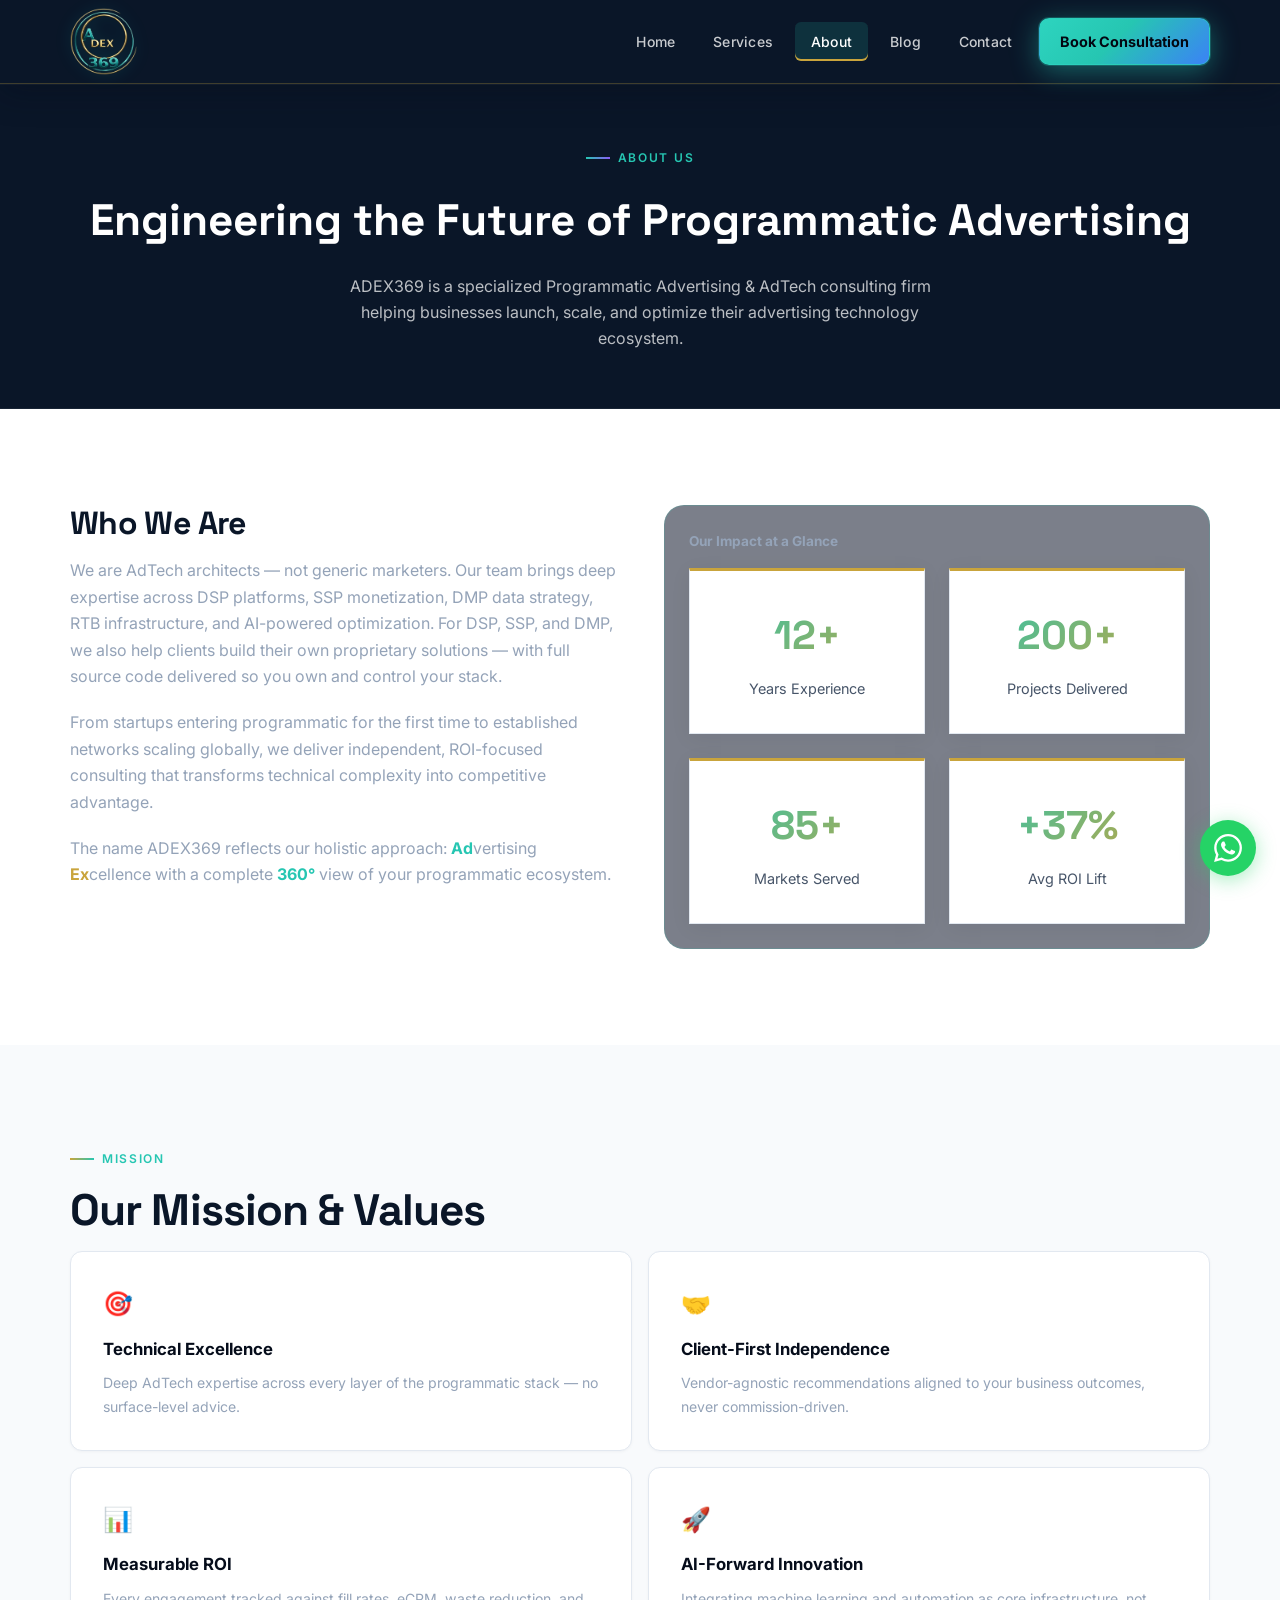
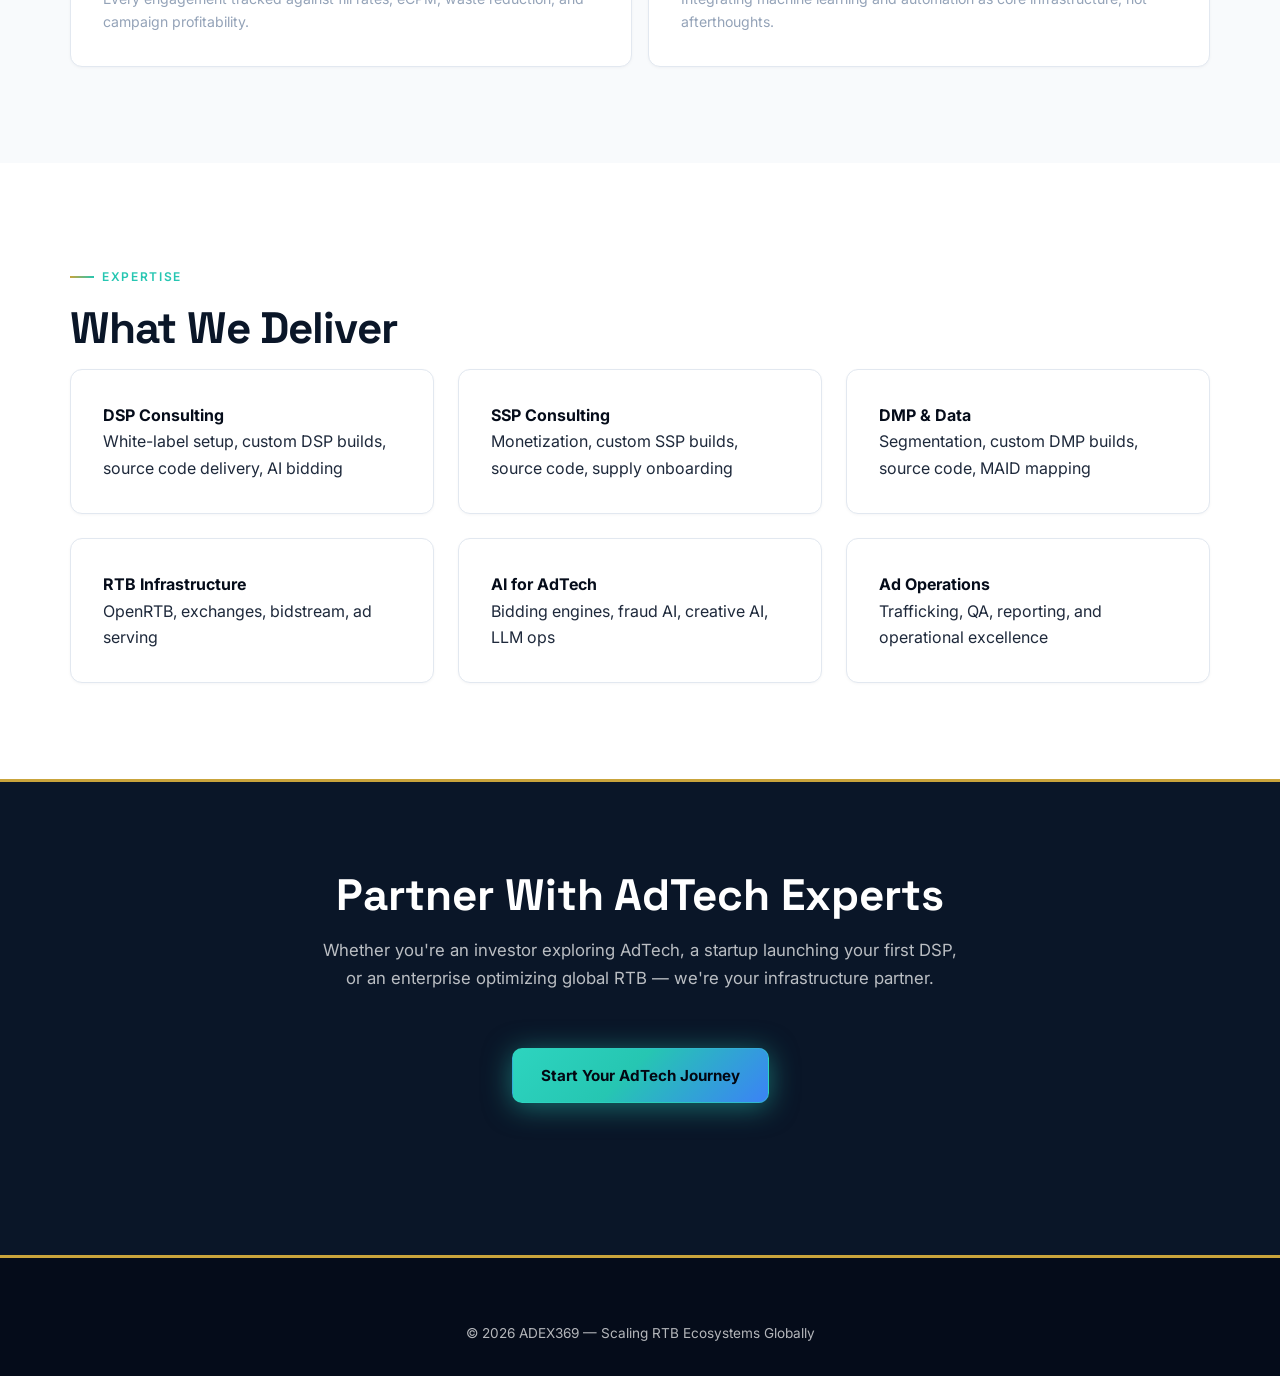
==== commit 1f2dafc9: "Add custom DSP, SSP, and DMP build messaging with source code delivery. Co-authored-by: Cursor <curs" ====
--- a/about.html
+++ b/about.html
@@ -39,7 +39,7 @@
       <div class="container about-grid">
         <div class="reveal">
           <h2 class="section-title" style="font-size:2rem">Who We Are</h2>
-          <p style="color:var(--text-muted);margin-bottom:1.25rem">We are AdTech architects — not generic marketers. Our team brings deep expertise across DSP platforms, SSP monetization, DMP data strategy, RTB infrastructure, and AI-powered optimization.</p>
+          <p style="color:var(--text-muted);margin-bottom:1.25rem">We are AdTech architects — not generic marketers. Our team brings deep expertise across DSP platforms, SSP monetization, DMP data strategy, RTB infrastructure, and AI-powered optimization. For DSP, SSP, and DMP, we also help clients build their own proprietary solutions — with full source code delivered so you own and control your stack.</p>
           <p style="color:var(--text-muted);margin-bottom:1.25rem">From startups entering programmatic for the first time to established networks scaling globally, we deliver independent, ROI-focused consulting that transforms technical complexity into competitive advantage.</p>
           <p style="color:var(--text-muted)">The name ADEX369 reflects our holistic approach: <strong style="color:var(--cyan)">Ad</strong>vertising <strong style="color:var(--gold)">Ex</strong>cellence with a complete <strong style="color:var(--cyan)">360°</strong> view of your programmatic ecosystem.</p>
         </div>
@@ -73,9 +73,9 @@
         <span class="section-label reveal">Expertise</span>
         <h2 class="section-title reveal">What We Deliver</h2>
         <div class="services-grid reveal-stagger">
-          <article class="glass-card"><h4>DSP Consulting</h4><p>White-label setup, media buying, traffic scaling, AI bidding</p></article>
-          <article class="glass-card"><h4>SSP Consulting</h4><p>Monetization, yield, header bidding, supply onboarding</p></article>
-          <article class="glass-card"><h4>DMP &amp; Data</h4><p>Segmentation, onboarding, MAID mapping, intelligence</p></article>
+          <article class="glass-card"><h4>DSP Consulting</h4><p>White-label setup, custom DSP builds, source code delivery, AI bidding</p></article>
+          <article class="glass-card"><h4>SSP Consulting</h4><p>Monetization, custom SSP builds, source code, supply onboarding</p></article>
+          <article class="glass-card"><h4>DMP &amp; Data</h4><p>Segmentation, custom DMP builds, source code, MAID mapping</p></article>
           <article class="glass-card"><h4>RTB Infrastructure</h4><p>OpenRTB, exchanges, bidstream, ad serving</p></article>
           <article class="glass-card"><h4>AI for AdTech</h4><p>Bidding engines, fraud AI, creative AI, LLM ops</p></article>
           <article class="glass-card"><h4>Ad Operations</h4><p>Trafficking, QA, reporting, and operational excellence</p></article>
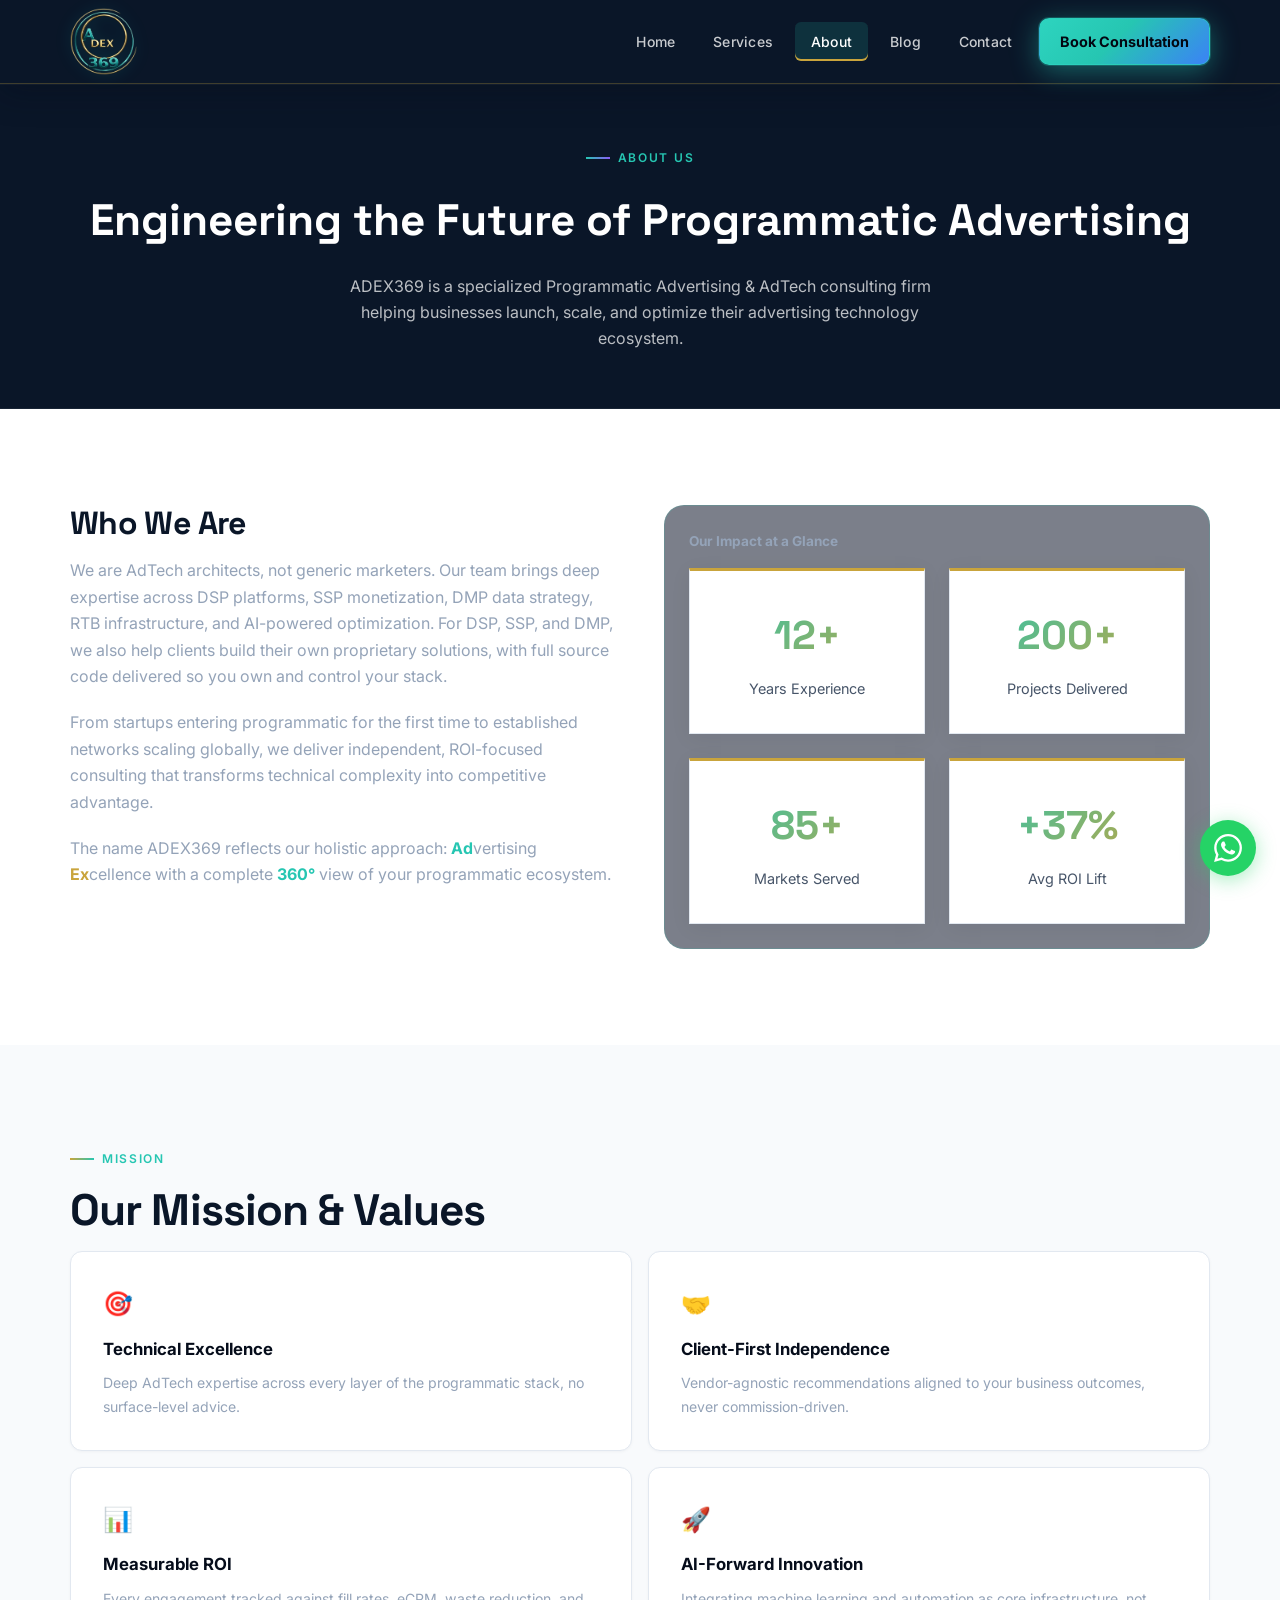
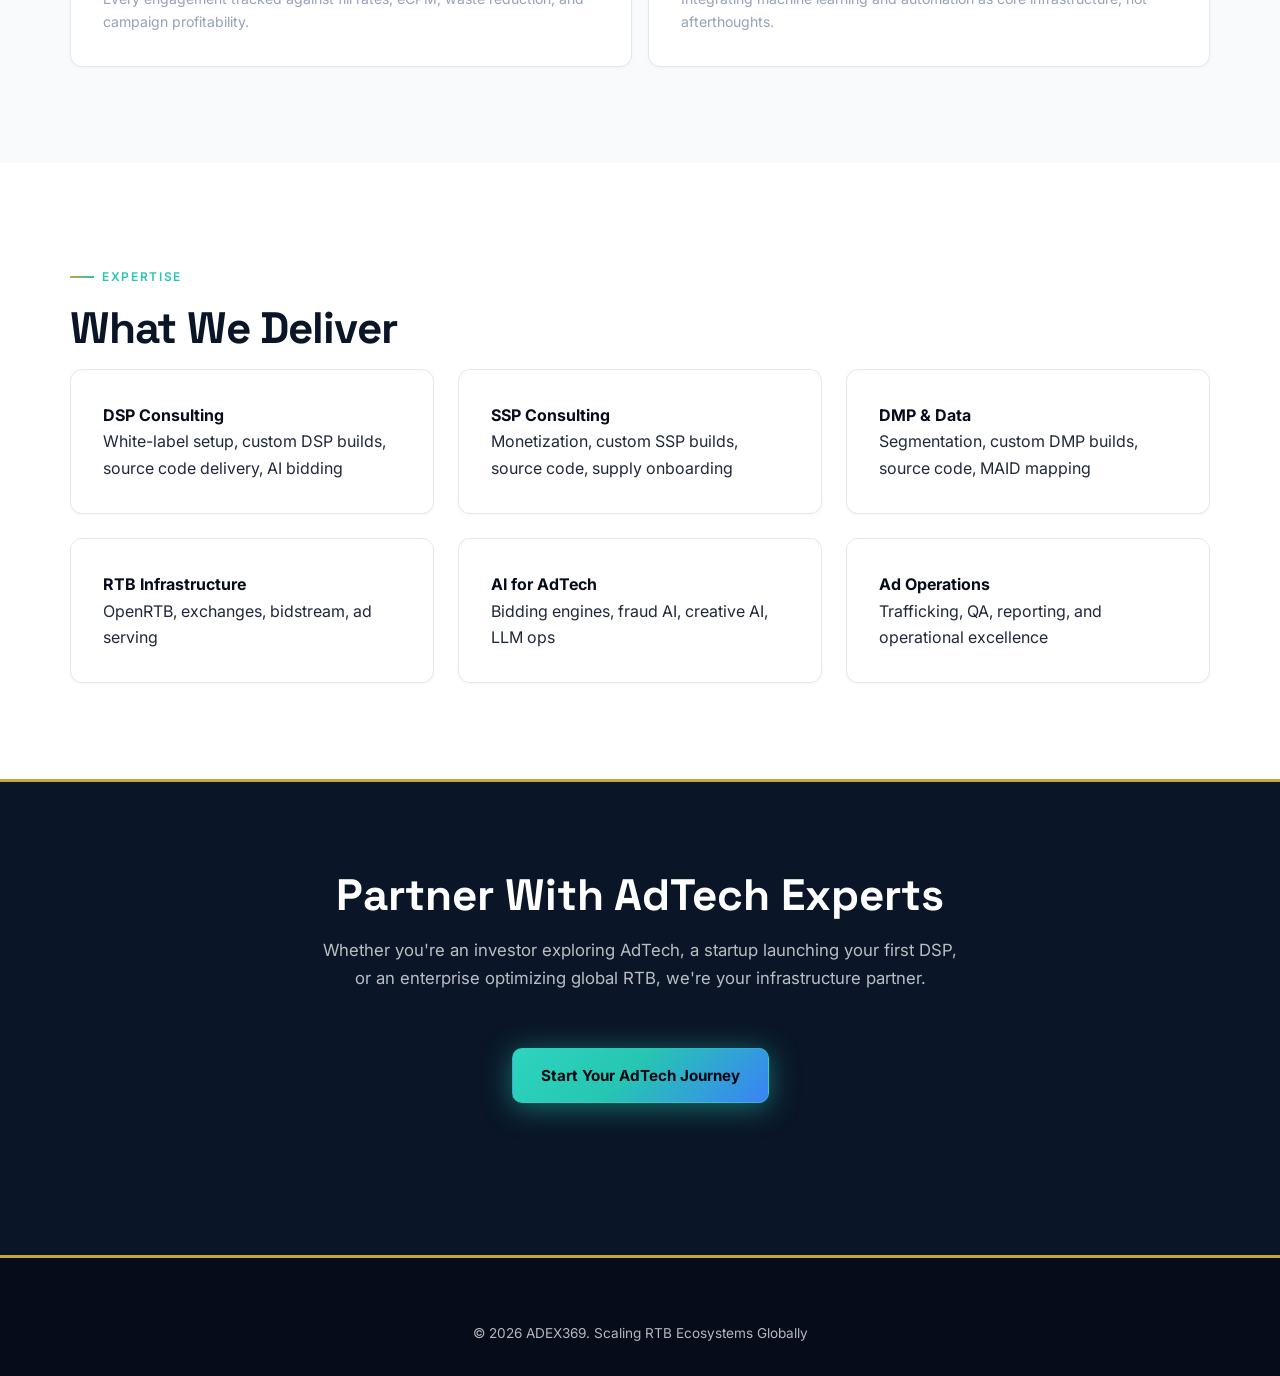
==== commit b07fdd18: "Add featured build-your-own cards and remove em dashes site-wide. Co-authored-by: Cursor <cursoragen" ====
--- a/about.html
+++ b/about.html
@@ -3,14 +3,14 @@
 <head>
   <meta charset="UTF-8">
   <meta name="viewport" content="width=device-width, initial-scale=1.0">
-  <meta name="description" content="About ADEX369 — specialized Programmatic Advertising & AdTech consulting. Engineering the future of DSP, SSP, DMP and RTB ecosystems.">
-  <title>About | ADEX369 — AdTech Infrastructure Partner</title>
+  <meta name="description" content="About ADEX369: specialized Programmatic Advertising & AdTech consulting. Engineering the future of DSP, SSP, DMP and RTB ecosystems.">
+  <title>About | ADEX369 | AdTech Infrastructure Partner</title>
   <link rel="preconnect" href="https://fonts.googleapis.com">
   <link rel="preconnect" href="https://fonts.gstatic.com" crossorigin>
   <link href="https://fonts.googleapis.com/css2?family=Inter:wght@400;500;600;700&family=Space+Grotesk:wght@500;600;700&display=swap" rel="stylesheet">
   <link rel="icon" type="image/png" href="assets/logo.png?v=6">
-  <link rel="stylesheet" href="css/styles.css?v=13">
-  <link rel="stylesheet" href="css/premium.css?v=13">
+  <link rel="stylesheet" href="css/styles.css?v=15">
+  <link rel="stylesheet" href="css/premium.css?v=15">
   <link rel="stylesheet" href="css/animations.css">
 </head>
 <body>
@@ -39,7 +39,7 @@
       <div class="container about-grid">
         <div class="reveal">
           <h2 class="section-title" style="font-size:2rem">Who We Are</h2>
-          <p style="color:var(--text-muted);margin-bottom:1.25rem">We are AdTech architects — not generic marketers. Our team brings deep expertise across DSP platforms, SSP monetization, DMP data strategy, RTB infrastructure, and AI-powered optimization. For DSP, SSP, and DMP, we also help clients build their own proprietary solutions — with full source code delivered so you own and control your stack.</p>
+          <p style="color:var(--text-muted);margin-bottom:1.25rem">We are AdTech architects, not generic marketers. Our team brings deep expertise across DSP platforms, SSP monetization, DMP data strategy, RTB infrastructure, and AI-powered optimization. For DSP, SSP, and DMP, we also help clients build their own proprietary solutions, with full source code delivered so you own and control your stack.</p>
           <p style="color:var(--text-muted);margin-bottom:1.25rem">From startups entering programmatic for the first time to established networks scaling globally, we deliver independent, ROI-focused consulting that transforms technical complexity into competitive advantage.</p>
           <p style="color:var(--text-muted)">The name ADEX369 reflects our holistic approach: <strong style="color:var(--cyan)">Ad</strong>vertising <strong style="color:var(--gold)">Ex</strong>cellence with a complete <strong style="color:var(--cyan)">360°</strong> view of your programmatic ecosystem.</p>
         </div>
@@ -60,7 +60,7 @@
         <span class="section-label reveal">Mission</span>
         <h2 class="section-title reveal">Our Mission &amp; Values</h2>
         <div class="values-grid reveal-stagger">
-          <div class="glass-card trust-card"><div class="icon">🎯</div><h4>Technical Excellence</h4><p>Deep AdTech expertise across every layer of the programmatic stack — no surface-level advice.</p></div>
+          <div class="glass-card trust-card"><div class="icon">🎯</div><h4>Technical Excellence</h4><p>Deep AdTech expertise across every layer of the programmatic stack, no surface-level advice.</p></div>
           <div class="glass-card trust-card"><div class="icon">🤝</div><h4>Client-First Independence</h4><p>Vendor-agnostic recommendations aligned to your business outcomes, never commission-driven.</p></div>
           <div class="glass-card trust-card"><div class="icon">📊</div><h4>Measurable ROI</h4><p>Every engagement tracked against fill rates, eCPM, waste reduction, and campaign profitability.</p></div>
           <div class="glass-card trust-card"><div class="icon">🚀</div><h4>AI-Forward Innovation</h4><p>Integrating machine learning and automation as core infrastructure, not afterthoughts.</p></div>
@@ -86,14 +86,14 @@
     <section class="section cta-band">
       <div class="container section-header reveal">
         <h2 class="section-title">Partner With AdTech Experts</h2>
-        <p class="section-desc" style="margin:0 auto 2rem">Whether you're an investor exploring AdTech, a startup launching your first DSP, or an enterprise optimizing global RTB — we're your infrastructure partner.</p>
+        <p class="section-desc" style="margin:0 auto 2rem">Whether you're an investor exploring AdTech, a startup launching your first DSP, or an enterprise optimizing global RTB, we're your infrastructure partner.</p>
         <a href="contact.html" class="btn btn-primary" style="margin-top:1.5rem">Start Your AdTech Journey</a>
       </div>
     </section>
   </main>
 
   <footer class="footer"><div class="container">
-    <div class="footer-bottom" style="border:none;padding:0"><span>© 2026 ADEX369 — Scaling RTB Ecosystems Globally</span></div>
+    <div class="footer-bottom" style="border:none;padding:0"><span>© 2026 ADEX369. Scaling RTB Ecosystems Globally</span></div>
   </div></footer>
 
   <a href="https://wa.me/1234567890" class="whatsapp-float" target="_blank" rel="noopener" aria-label="WhatsApp"><svg viewBox="0 0 24 24"><path d="M17.472 14.382c-.297-.149-1.758-.867-2.03-.967-.273-.099-.471-.148-.67.15-.197.297-.767.966-.94 1.164-.173.199-.347.223-.644.075-.297-.15-1.255-.463-2.39-1.475-.883-.788-1.48-1.761-1.653-2.059-.173-.297-.018-.458.13-.606.134-.133.298-.347.446-.52.149-.174.198-.298.298-.497.099-.198.05-.371-.025-.52-.075-.149-.669-1.612-.916-2.207-.242-.579-.487-.5-.669-.51-.173-.008-.371-.01-.57-.01-.198 0-.52.074-.792.372-.272.297-1.04 1.016-1.04 2.479 0 1.462 1.065 2.875 1.213 3.074.149.198 2.096 3.2 5.077 4.487.709.306 1.262.489 1.694.625.712.227 1.36.195 1.871.118.571-.085 1.758-.719 2.006-1.413.248-.694.248-1.289.173-1.413-.074-.124-.272-.198-.57-.347m-5.421 7.403h-.004a9.87 9.87 0 01-5.031-1.378l-.361-.214-3.741.982.998-3.648-.235-.374a9.86 9.86 0 01-1.51-5.26c.001-5.45 4.436-9.884 9.888-9.884 2.64 0 5.122 1.03 6.988 2.898a9.825 9.825 0 012.893 6.994c-.003 5.45-4.435 9.884-9.883 9.884m8.413-18.297A11.815 11.815 0 0012.05 0C5.495 0 .16 5.335.157 11.892c0 2.096.547 4.142 1.588 5.945L.057 24l6.305-1.654a11.882 11.882 0 005.683 1.448h.005c6.554 0 11.89-5.335 11.893-11.893a11.821 11.821 0 00-3.48-8.413z"/></svg></a>
--- a/css/premium.css
+++ b/css/premium.css
@@ -321,6 +321,37 @@
 .svc-icon--ai { background: rgba(139, 92, 246, 0.12); color: var(--purple); border: 1px solid rgba(139, 92, 246, 0.25); }
 .svc-icon--net { background: rgba(201, 164, 60, 0.12); color: var(--gold); border: 1px solid rgba(201, 164, 60, 0.3); }
 
+/* Full-width “build your own” card under DSP / SSP / DMP headings */
+.service-card--own-build {
+  grid-column: 1 / -1;
+  padding: 1.5rem 1.75rem 1.6rem;
+  border-color: rgba(201, 164, 60, 0.4) !important;
+  background: linear-gradient(135deg, #153050 0%, #0a1628 50%, #071220 100%) !important;
+  box-shadow:
+    inset 0 1px 0 rgba(255, 255, 255, 0.09),
+    inset 4px 0 0 var(--gold),
+    0 14px 32px rgba(5, 12, 26, 0.32) !important;
+}
+.service-card--own-build .own-build-label {
+  display: inline-block;
+  font-size: 0.68rem;
+  font-weight: 700;
+  letter-spacing: 0.12em;
+  text-transform: uppercase;
+  color: var(--gold);
+  margin-bottom: 0.5rem;
+}
+.service-card--own-build h4 {
+  font-size: 1.2rem !important;
+  margin-bottom: 0.65rem;
+}
+.service-card--own-build p {
+  font-size: 0.95rem !important;
+  line-height: 1.65;
+  max-width: 52rem;
+  color: rgba(255, 255, 255, 0.82) !important;
+}
+
 .service-category h3 {
   display: flex;
   align-items: center;
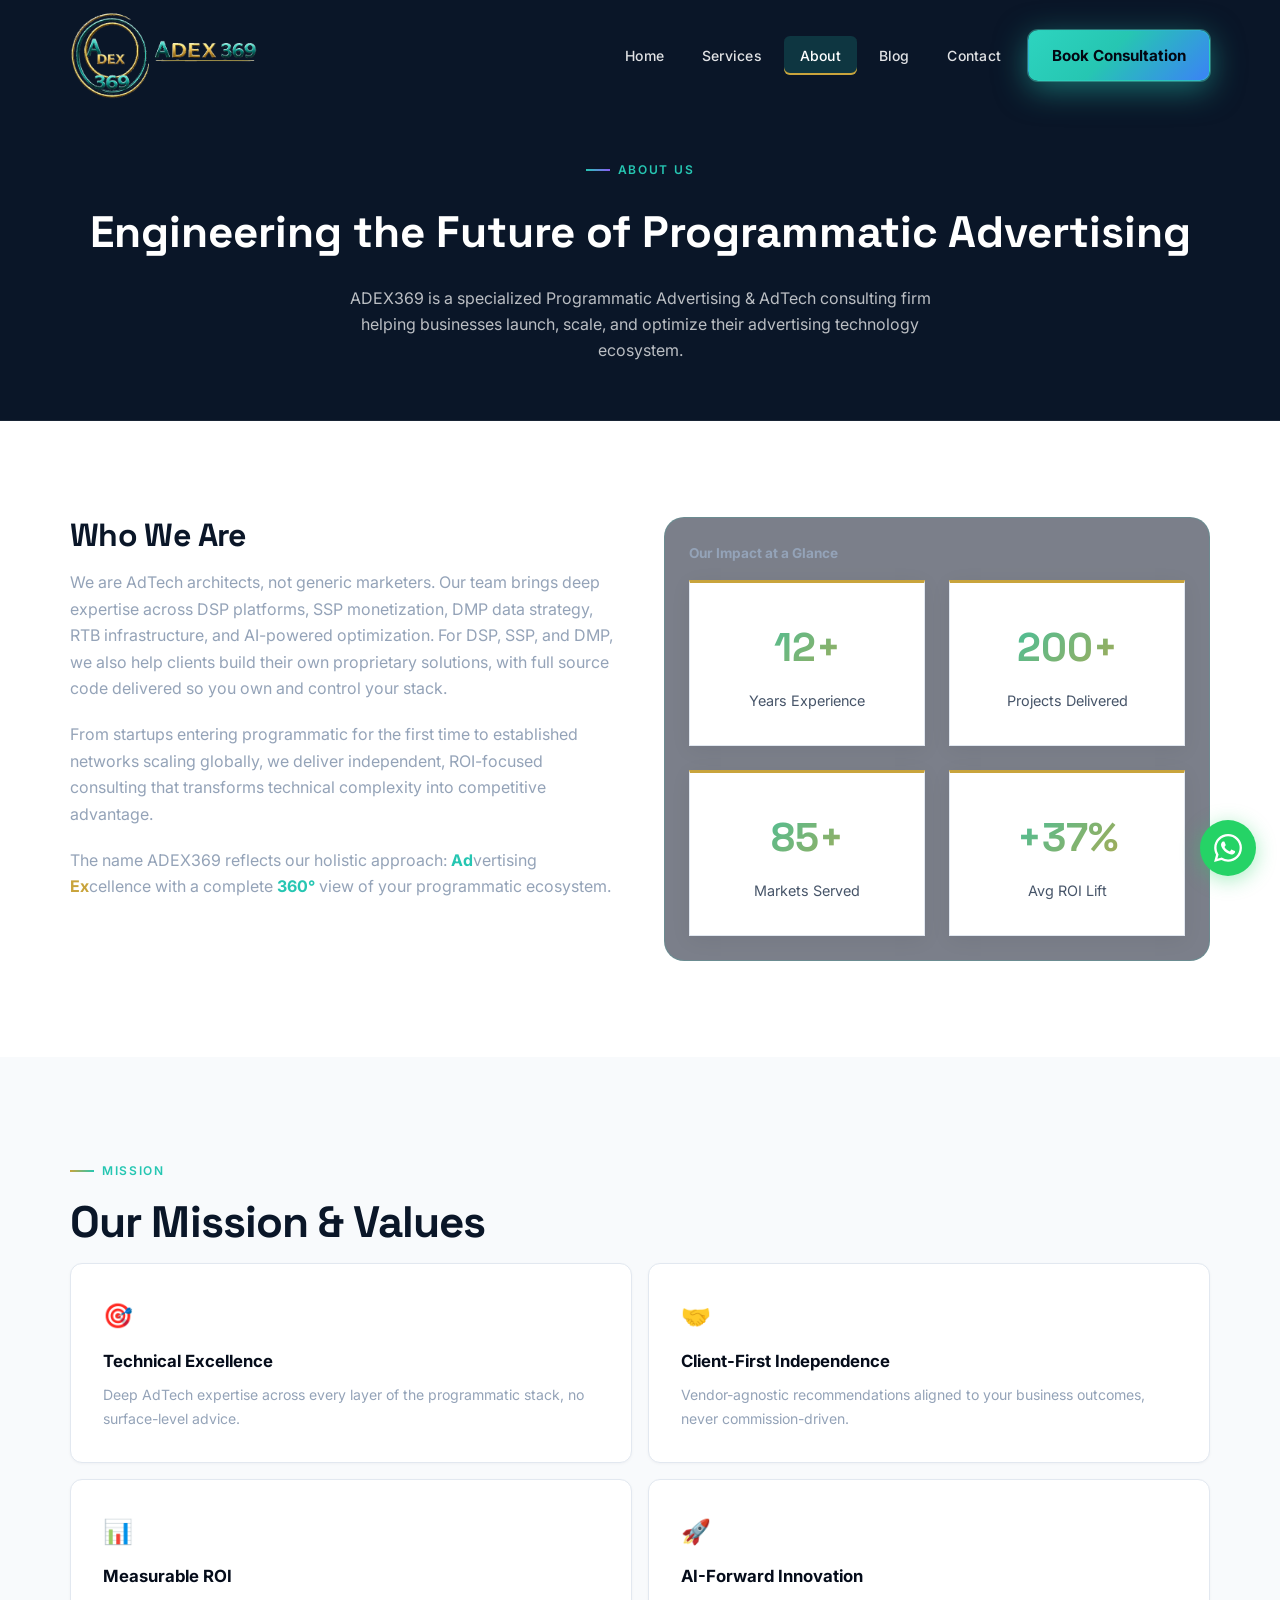
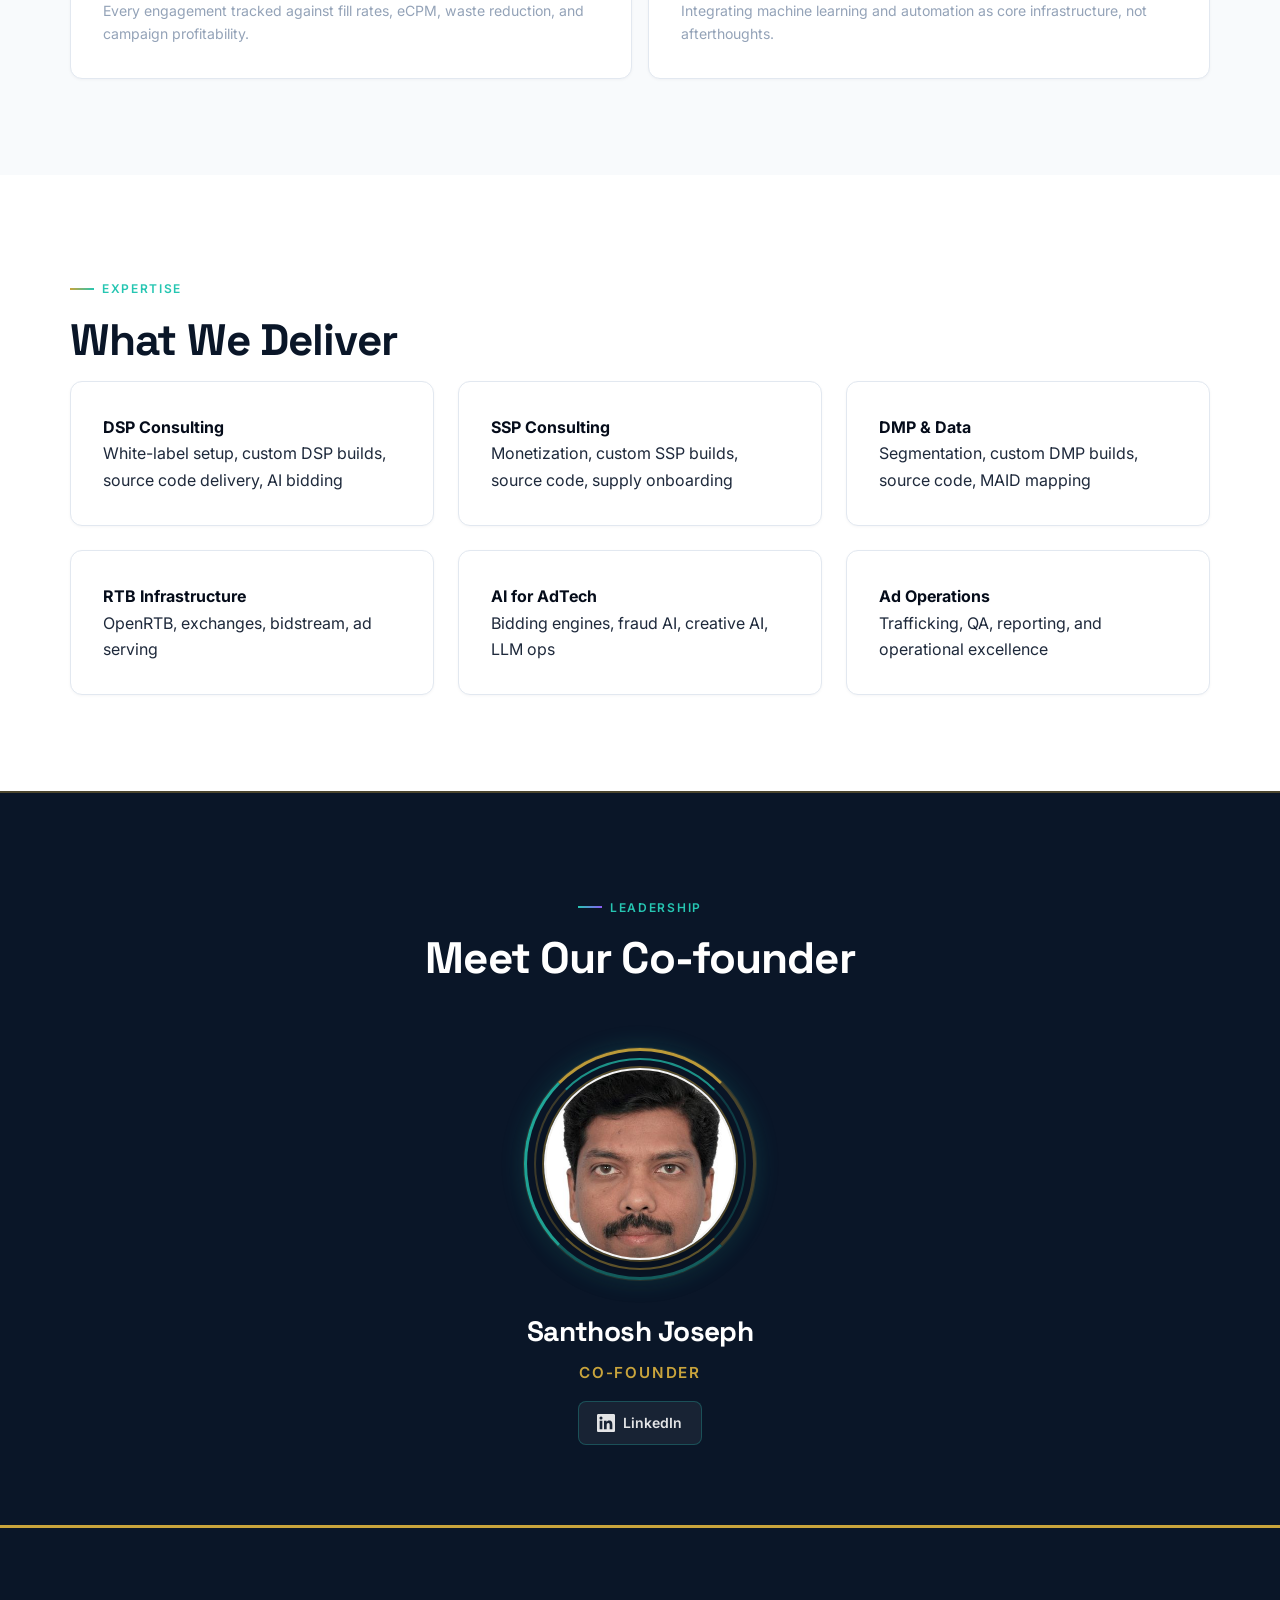
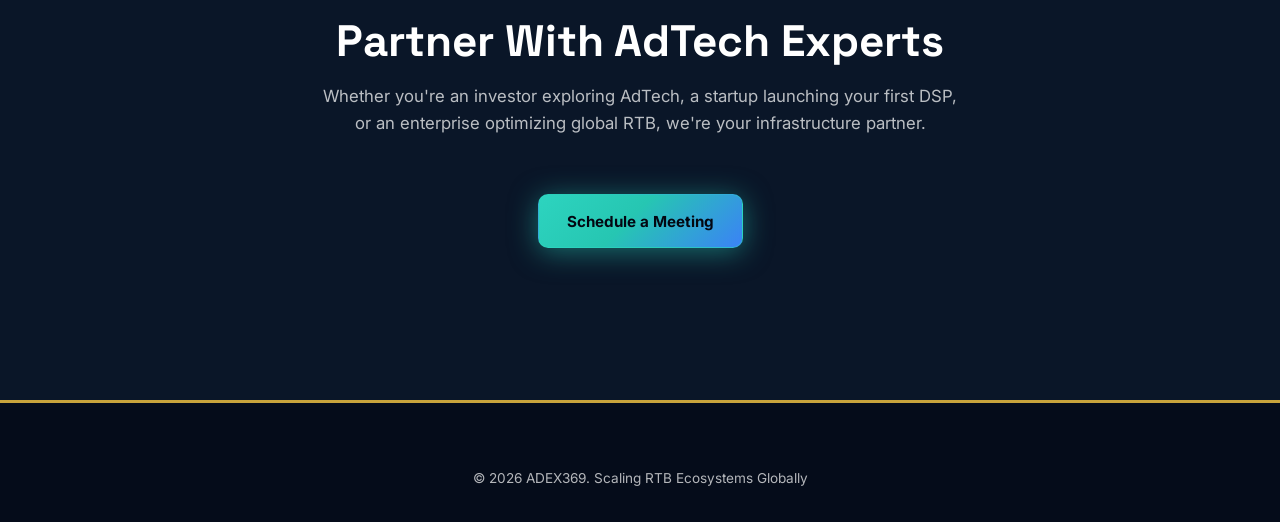
==== commit cb7f3158: "Add premium nav, loader, meeting pages, and founder profile. Introduce dual-state sticky navigation," ====
--- a/about.html
+++ b/about.html
@@ -8,20 +8,22 @@
   <link rel="preconnect" href="https://fonts.googleapis.com">
   <link rel="preconnect" href="https://fonts.gstatic.com" crossorigin>
   <link href="https://fonts.googleapis.com/css2?family=Inter:wght@400;500;600;700&family=Space+Grotesk:wght@500;600;700&display=swap" rel="stylesheet">
-  <link rel="icon" type="image/png" href="assets/logo.png?v=6">
-  <link rel="stylesheet" href="css/styles.css?v=15">
-  <link rel="stylesheet" href="css/premium.css?v=15">
-  <link rel="stylesheet" href="css/animations.css">
+  <link rel="icon" type="image/png" href="assets/logo.png?v=8">
+  <link rel="stylesheet" href="css/styles.css?v=23">
+  <link rel="stylesheet" href="css/premium.css?v=25">
+  <link rel="stylesheet" href="css/animations.css?v=22">
+  <link rel="stylesheet" href="css/loader.css?v=26">
 </head>
 <body>
+  <script src="js/loader.js?v=26"></script>
 
   <header class="nav"><div class="nav-inner">
-    <a href="index.html" class="nav-logo" aria-label="ADEX369 Home"><img src="assets/logo.png?v=8" alt="ADEX369" width="68" height="68"></a>
+    <a href="index.html" class="nav-logo" aria-label="ADEX369 Home"><img class="logo-full" src="assets/logo-full.png?v=2" alt="ADEX369" width="200" height="48"></a>
     <div class="nav-right">
       <nav class="nav-links">
         <a href="index.html">Home</a><a href="services.html">Services</a><a href="about.html" class="active">About</a><a href="blog.html">Blog</a><a href="contact.html">Contact</a>
       </nav>
-      <a href="contact.html" class="nav-cta">Book Consultation</a>
+      <a href="meeting.html" class="nav-cta">Book Consultation</a>
       <button class="nav-toggle" aria-label="Toggle menu"><span></span><span></span><span></span></button>
     </div>
   </div></header>
@@ -83,11 +85,38 @@
       </div>
     </section>
 
+    <section class="section section-dark founder-section">
+      <div class="container">
+        <div class="section-header reveal">
+          <span class="section-label">Leadership</span>
+          <h2 class="section-title">Meet Our Co-founder</h2>
+        </div>
+        <div class="founder-profile reveal">
+          <div class="founder-avatar" aria-hidden="false">
+            <span class="founder-avatar__ring founder-avatar__ring--outer"></span>
+            <span class="founder-avatar__ring founder-avatar__ring--mid"></span>
+            <span class="founder-avatar__ring founder-avatar__ring--inner"></span>
+            <div class="founder-avatar__photo">
+              <img src="assets/santhosh-joseph.png" alt="Santhosh Joseph" width="192" height="192" loading="lazy">
+            </div>
+          </div>
+          <div class="founder-info">
+            <h3 class="founder-name">Santhosh Joseph</h3>
+            <p class="founder-role">Co-founder</p>
+            <a href="https://www.linkedin.com/in/santhosh-joseph-a635282b/" class="founder-linkedin" target="_blank" rel="noopener noreferrer" aria-label="Santhosh Joseph on LinkedIn">
+              <svg viewBox="0 0 24 24" aria-hidden="true"><path d="M20.447 20.452h-3.554v-5.569c0-1.328-.027-3.037-1.852-3.037-1.853 0-2.136 1.445-2.136 2.939v5.667H9.351V9h3.414v1.561h.046c.477-.9 1.637-1.85 3.37-1.85 3.601 0 4.267 2.37 4.267 5.455v6.286zM5.337 7.433a2.062 2.062 0 01-2.063-2.065 2.064 2.064 0 112.063 2.065zm1.782 13.019H3.555V9h3.564v11.452zM22.225 0H1.771C.792 0 0 .774 0 1.729v20.542C0 23.227.792 24 1.771 24h20.451C23.2 24 24 23.227 24 22.271V1.729C24 .774 23.2 0 22.222 0h.003z"/></svg>
+              LinkedIn
+            </a>
+          </div>
+        </div>
+      </div>
+    </section>
+
     <section class="section cta-band">
       <div class="container section-header reveal">
         <h2 class="section-title">Partner With AdTech Experts</h2>
         <p class="section-desc" style="margin:0 auto 2rem">Whether you're an investor exploring AdTech, a startup launching your first DSP, or an enterprise optimizing global RTB, we're your infrastructure partner.</p>
-        <a href="contact.html" class="btn btn-primary" style="margin-top:1.5rem">Start Your AdTech Journey</a>
+        <a href="meeting.html" class="btn btn-primary" style="margin-top:1.5rem">Schedule a Meeting</a>
       </div>
     </section>
   </main>
@@ -97,6 +126,7 @@
   </div></footer>
 
   <a href="https://wa.me/1234567890" class="whatsapp-float" target="_blank" rel="noopener" aria-label="WhatsApp"><svg viewBox="0 0 24 24"><path d="M17.472 14.382c-.297-.149-1.758-.867-2.03-.967-.273-.099-.471-.148-.67.15-.197.297-.767.966-.94 1.164-.173.199-.347.223-.644.075-.297-.15-1.255-.463-2.39-1.475-.883-.788-1.48-1.761-1.653-2.059-.173-.297-.018-.458.13-.606.134-.133.298-.347.446-.52.149-.174.198-.298.298-.497.099-.198.05-.371-.025-.52-.075-.149-.669-1.612-.916-2.207-.242-.579-.487-.5-.669-.51-.173-.008-.371-.01-.57-.01-.198 0-.52.074-.792.372-.272.297-1.04 1.016-1.04 2.479 0 1.462 1.065 2.875 1.213 3.074.149.198 2.096 3.2 5.077 4.487.709.306 1.262.489 1.694.625.712.227 1.36.195 1.871.118.571-.085 1.758-.719 2.006-1.413.248-.694.248-1.289.173-1.413-.074-.124-.272-.198-.57-.347m-5.421 7.403h-.004a9.87 9.87 0 01-5.031-1.378l-.361-.214-3.741.982.998-3.648-.235-.374a9.86 9.86 0 01-1.51-5.26c.001-5.45 4.436-9.884 9.888-9.884 2.64 0 5.122 1.03 6.988 2.898a9.825 9.825 0 012.893 6.994c-.003 5.45-4.435 9.884-9.883 9.884m8.413-18.297A11.815 11.815 0 0012.05 0C5.495 0 .16 5.335.157 11.892c0 2.096.547 4.142 1.588 5.945L.057 24l6.305-1.654a11.882 11.882 0 005.683 1.448h.005c6.554 0 11.89-5.335 11.893-11.893a11.821 11.821 0 00-3.48-8.413z"/></svg></a>
-  <script src="js/main.js" defer></script>
+  <script src="js/nav.js?v=22" defer></script>
+  <script src="js/main.js?v=22" defer></script>
 </body>
 </html>
--- a/css/styles.css
+++ b/css/styles.css
@@ -16,10 +16,12 @@
   --glass: rgba(15, 23, 42, 0.55);
   --radius: 14px;
   --radius-lg: 20px;
-  --logo-h: 68px;
-  --nav-bar-h: 84px;
-  --nav-h: 84px;
-  --nav-offset: var(--nav-bar-h);
+  --logo-h: 82px;
+  --nav-bar-h-hero: 112px;
+  --nav-bar-h-sticky: 80px;
+  --nav-bar-h: var(--nav-bar-h-sticky);
+  --nav-h: var(--nav-bar-h-sticky);
+  --nav-offset: var(--nav-bar-h-sticky);
   --font: 'Inter', system-ui, -apple-system, sans-serif;
   --font-display: 'Space Grotesk', var(--font);
   --transition: 0.35s cubic-bezier(0.4, 0, 0.2, 1);
@@ -101,20 +103,53 @@
   pointer-events: none;
 }
 
-/* Navigation — solid enterprise bar */
+/* Navigation — dual state: hero overlay → sticky → hide on scroll down */
 .nav {
   position: fixed;
   top: 0;
   left: 0;
   right: 0;
   z-index: 1000;
-  height: var(--nav-bar-h);
-  display: flex;
-  align-items: center;
-  background: #0a1628;
-  border-bottom: 1px solid rgba(201, 164, 60, 0.22);
-  box-shadow: 0 2px 16px rgba(0, 0, 0, 0.18);
+  height: var(--nav-bar-h-sticky);
+  display: flex;
+  align-items: center;
   pointer-events: auto;
+  transform: translateY(0);
+  transition:
+    background-color 0.35s ease,
+    transform 0.35s ease,
+    padding 0.35s ease,
+    box-shadow 0.35s ease,
+    border-color 0.35s ease,
+    height 0.35s ease,
+    backdrop-filter 0.35s ease;
+  background: rgba(10, 10, 15, 0.95);
+  backdrop-filter: blur(12px);
+  -webkit-backdrop-filter: blur(12px);
+  border-bottom: 1px solid rgba(255, 255, 255, 0.06);
+  box-shadow: 0 4px 24px rgba(0, 0, 0, 0.25);
+}
+.nav--dual.nav--hero {
+  position: absolute;
+  height: var(--nav-bar-h-hero);
+  background: transparent;
+  backdrop-filter: none;
+  -webkit-backdrop-filter: none;
+  border-bottom-color: transparent;
+  box-shadow: none;
+}
+.nav--dual.nav--sticky,
+.nav--sticky {
+  position: fixed;
+  height: var(--nav-bar-h-sticky);
+  background: rgba(10, 10, 15, 0.95);
+  backdrop-filter: blur(12px);
+  -webkit-backdrop-filter: blur(12px);
+  border-bottom: 1px solid rgba(201, 164, 60, 0.18);
+  box-shadow: 0 8px 32px rgba(0, 0, 0, 0.35);
+}
+.nav--hidden {
+  transform: translateY(-100%);
 }
 .nav::before {
   display: none;
@@ -157,6 +192,18 @@
   object-fit: contain;
   object-position: left center;
   -webkit-font-smoothing: antialiased;
+  transition: height 0.35s ease, max-height 0.35s ease, max-width 0.35s ease;
+}
+.nav--hero .nav-inner > .nav-logo img.logo-full {
+  height: 88px;
+  max-height: 88px;
+  max-width: min(400px, 68vw);
+}
+.nav--sticky .nav-inner > .nav-logo img.logo-full,
+.nav--scrolled:not(.nav--hero) .nav-inner > .nav-logo img.logo-full {
+  height: 64px;
+  max-height: 64px;
+  max-width: min(320px, 62vw);
 }
 .footer-brand .nav-logo {
   filter: drop-shadow(0 2px 8px rgba(0, 0, 0, 0.3));
@@ -208,7 +255,12 @@
   white-space: nowrap;
   border: 1px solid rgba(45, 212, 191, 0.5);
   box-shadow: 0 0 0 1px rgba(38, 198, 178, 0.25), 0 6px 28px rgba(38, 198, 178, 0.45);
-  transition: transform var(--transition), box-shadow var(--transition), filter var(--transition);
+  transition: transform 0.35s ease, box-shadow 0.35s ease, filter 0.35s ease, padding 0.35s ease, font-size 0.35s ease;
+}
+.nav--hero a.nav-cta {
+  padding: 0.75rem 1.45rem;
+  font-size: 0.95rem;
+  box-shadow: 0 0 0 1px rgba(94, 234, 212, 0.35), 0 8px 32px rgba(38, 198, 178, 0.5);
 }
 a.nav-cta:hover {
   color: #030712 !important;
@@ -888,9 +940,14 @@
   gap: 1.5rem;
 }
 
-/* Reveal animations helper */
-.reveal { opacity: 0; transform: translateY(24px); transition: opacity 0.7s ease, transform 0.7s ease; }
-.reveal.visible { opacity: 1; transform: translateY(0); }
+/* Reveal animations helper — visible by default; animate only with JS */
+.reveal { opacity: 1; transform: translateY(0); }
+html.js .reveal:not(.visible) {
+  opacity: 0;
+  transform: translateY(24px);
+  transition: opacity 0.7s ease, transform 0.7s ease;
+}
+html.js .reveal.visible { opacity: 1; transform: translateY(0); }
 
 /* Responsive */
 @media (max-width: 1024px) {
@@ -902,7 +959,10 @@
   .footer-grid { grid-template-columns: 1fr 1fr; }
 }
 @media (max-width: 768px) {
-  :root { --nav-bar-h: 72px; --nav-h: 72px; --nav-offset: 72px; --logo-h: 56px; }
+  :root { --nav-bar-h-hero: 96px; --nav-bar-h-sticky: 72px; --nav-bar-h: 72px; --nav-h: 72px; --nav-offset: 72px; --logo-h: 64px; }
+  .nav--hidden { transform: translateY(0); }
+  .nav--hero .nav-inner > .nav-logo img.logo-full { height: 68px; max-height: 68px; }
+  .nav--sticky .nav-inner > .nav-logo img.logo-full { height: 52px; max-height: 52px; }
   .nav-right {
     flex-direction: row;
     align-items: center;
--- a/css/premium.css
+++ b/css/premium.css
@@ -58,14 +58,18 @@
   padding-bottom: 2.5rem;
 }
 
-/* Solid navbar — premium override */
-.nav {
-  background: #0a1628 !important;
-  border-bottom: 1px solid rgba(201, 164, 60, 0.28) !important;
-  box-shadow: 0 1px 0 rgba(255, 255, 255, 0.04), 0 8px 32px rgba(5, 12, 26, 0.35) !important;
-}
-.nav::before {
-  display: none !important;
+/* Dual-state nav — styles in styles.css; hero links stay white on overlay */
+.nav--hero .nav-links a {
+  color: rgba(255, 255, 255, 0.88);
+}
+.nav--hero .nav-links a:hover {
+  color: #fff;
+  background: rgba(255, 255, 255, 0.08);
+}
+.nav--hero .nav-links a.active {
+  color: #fff;
+  background: rgba(38, 198, 178, 0.18);
+  box-shadow: inset 0 -2px 0 var(--gold);
 }
 
 /* Section rhythm — clean white / blue alternation */
@@ -150,16 +154,23 @@
   margin-right: auto;
 }
 
-/* Hero — full dark block, content contained (no wave overlap) */
+/* Hero — full dark block, nav overlays when .has-hero-nav */
 .hero.section-dark {
   background: #050c1a;
-  min-height: calc(100vh - var(--nav-bar-h));
-  min-height: calc(100dvh - var(--nav-bar-h));
+  min-height: 100vh;
+  min-height: 100dvh;
   display: flex;
   align-items: center;
-  padding: calc(var(--nav-bar-h) + 2.5rem) 0 4.5rem;
+  padding: 5rem 0 4.5rem;
   overflow: hidden;
   margin-bottom: 0;
+}
+body.has-hero-nav:not(.nav-is-sticky) .hero.section-dark {
+  padding-top: calc(var(--nav-bar-h-hero) + 1.5rem);
+}
+body.nav-is-sticky .hero.section-dark {
+  min-height: calc(100vh - var(--nav-bar-h-sticky));
+  min-height: calc(100dvh - var(--nav-bar-h-sticky));
 }
 .hero .container {
   padding-bottom: 0;
@@ -267,18 +278,53 @@
     0 8px 24px rgba(38, 198, 178, 0.15);
 }
 
-.section-dark .glass-card {
+.section-dark .glass-card:not(.service-card):not(.industry-card) {
   background: #0f1d32;
   border: 1px solid rgba(255, 255, 255, 0.08);
   border-radius: 12px;
   box-shadow: none;
   backdrop-filter: none;
 }
-.section-dark .glass-card:hover {
+.section-dark .glass-card:not(.service-card):not(.industry-card):hover {
   background: #12243d;
   border-color: rgba(38, 198, 178, 0.25);
   transform: translateY(-4px);
   box-shadow: 0 12px 32px rgba(0, 0, 0, 0.25);
+}
+
+/* Service cards on dark sections (e.g. Partnerships) — same deep blue as light sections */
+.section-dark .service-card,
+.section-dark .industry-card {
+  background: linear-gradient(160deg, #122a4a 0%, #0a1628 55%, #071018 100%);
+  border: 1px solid rgba(38, 198, 178, 0.22);
+  border-radius: 14px;
+  box-shadow:
+    inset 0 1px 0 rgba(255, 255, 255, 0.07),
+    0 12px 28px rgba(5, 12, 26, 0.28),
+    0 4px 10px rgba(5, 12, 26, 0.18);
+}
+.section-dark .service-card:hover,
+.section-dark .industry-card:hover {
+  transform: translateY(-8px);
+  border-color: rgba(201, 164, 60, 0.45);
+  box-shadow:
+    inset 0 1px 0 rgba(255, 255, 255, 0.1),
+    0 22px 48px rgba(5, 12, 26, 0.38),
+    0 8px 24px rgba(38, 198, 178, 0.15);
+}
+.section-dark .service-card h4,
+.section-dark .industry-card h4 {
+  color: #ffffff;
+}
+.section-dark .service-card p,
+.section-dark .industry-card p {
+  color: rgba(255, 255, 255, 0.68);
+}
+.section-dark .service-tags span {
+  background: rgba(38, 198, 178, 0.12);
+  color: #5eead4;
+  border: 1px solid rgba(38, 198, 178, 0.28);
+  font-weight: 600;
 }
 
 /* Service & industry card text on deep blue */
@@ -318,38 +364,38 @@
 .svc-icon--ssp { background: rgba(201, 164, 60, 0.15); color: var(--gold); border: 1px solid rgba(201, 164, 60, 0.35); }
 .svc-icon--dmp { background: rgba(59, 130, 246, 0.12); color: var(--electric); border: 1px solid rgba(59, 130, 246, 0.25); }
 .svc-icon--rtb { background: rgba(38, 198, 178, 0.12); color: #14b8a6; border: 1px solid rgba(38, 198, 178, 0.25); }
+.svc-icon--fraud { background: rgba(239, 68, 68, 0.12); color: #f87171; border: 1px solid rgba(239, 68, 68, 0.3); }
 .svc-icon--ai { background: rgba(139, 92, 246, 0.12); color: var(--purple); border: 1px solid rgba(139, 92, 246, 0.25); }
 .svc-icon--net { background: rgba(201, 164, 60, 0.12); color: var(--gold); border: 1px solid rgba(201, 164, 60, 0.3); }
 
-/* Full-width “build your own” card under DSP / SSP / DMP headings */
+/* “Build your own” card — same grid size as other service cards */
 .service-card--own-build {
-  grid-column: 1 / -1;
-  padding: 1.5rem 1.75rem 1.6rem;
   border-color: rgba(201, 164, 60, 0.4) !important;
   background: linear-gradient(135deg, #153050 0%, #0a1628 50%, #071220 100%) !important;
   box-shadow:
     inset 0 1px 0 rgba(255, 255, 255, 0.09),
-    inset 4px 0 0 var(--gold),
-    0 14px 32px rgba(5, 12, 26, 0.32) !important;
+    inset 3px 0 0 var(--gold),
+    0 12px 28px rgba(5, 12, 26, 0.28),
+    0 4px 10px rgba(5, 12, 26, 0.18) !important;
 }
 .service-card--own-build .own-build-label {
   display: inline-block;
-  font-size: 0.68rem;
+  font-size: 0.62rem;
   font-weight: 700;
-  letter-spacing: 0.12em;
+  letter-spacing: 0.1em;
   text-transform: uppercase;
   color: var(--gold);
+  margin-bottom: 0.4rem;
+}
+.service-card--own-build h4 {
+  font-size: 1.05rem !important;
   margin-bottom: 0.5rem;
 }
-.service-card--own-build h4 {
-  font-size: 1.2rem !important;
-  margin-bottom: 0.65rem;
-}
 .service-card--own-build p {
-  font-size: 0.95rem !important;
-  line-height: 1.65;
-  max-width: 52rem;
-  color: rgba(255, 255, 255, 0.82) !important;
+  font-size: 0.88rem !important;
+  line-height: 1.55;
+  max-width: none;
+  color: rgba(255, 255, 255, 0.68) !important;
 }
 
 .service-category h3 {
@@ -550,8 +596,11 @@
 
 .page-hero {
   background: #0a1628;
-  padding: calc(var(--nav-bar-h) + 3.5rem) 0 3.5rem;
+  padding: calc(var(--nav-bar-h-sticky) + 3.5rem) 0 3.5rem;
   border-bottom: 1px solid rgba(255, 255, 255, 0.06);
+}
+body.has-hero-nav:not(.nav-is-sticky) .page-hero {
+  padding-top: calc(var(--nav-bar-h-hero) + 2.5rem);
 }
 .page-hero h1 {
   color: var(--white);
@@ -646,14 +695,6 @@
   border-color: #d1dae6;
   color: var(--navy-deep);
 }
-.section-dark .service-card h4,
-.section-dark .service-card p {
-  color: var(--text);
-}
-.section-dark .service-card p {
-  color: var(--text-muted);
-}
-
 /* Service tags on white */
 .section-light .service-tags span,
 .section-light-alt .service-tags span {
@@ -684,8 +725,227 @@
   content: none !important;
 }
 
+/* Horizontal wordmark logo (favicon stays logo.png) */
+.nav-inner > .nav-logo:has(.logo-full) {
+  filter: none;
+}
+.footer-brand .nav-logo img.logo-full {
+  height: 48px;
+  max-height: 48px;
+  max-width: 260px;
+}
+
+/* Founder profile — circular frame with brand rings */
+.founder-section {
+  padding-bottom: 5rem;
+}
+.founder-profile {
+  display: flex;
+  flex-direction: column;
+  align-items: center;
+  text-align: center;
+  gap: 1.75rem;
+  max-width: 420px;
+  margin: 2rem auto 0;
+}
+.founder-avatar {
+  position: relative;
+  width: 232px;
+  height: 232px;
+  display: grid;
+  place-items: center;
+}
+.founder-avatar__photo {
+  width: 192px;
+  height: 192px;
+  border-radius: 50%;
+  overflow: hidden;
+  position: relative;
+  z-index: 2;
+  background: #f4f4f5;
+  border: 2px solid rgba(255, 255, 255, 0.12);
+  box-shadow:
+    0 8px 32px rgba(0, 0, 0, 0.4),
+    inset 0 0 0 1px rgba(201, 164, 60, 0.2);
+}
+.founder-avatar__photo img {
+  width: 100%;
+  height: 100%;
+  object-fit: cover;
+  object-position: 50% 32%;
+  transform: scale(1.08);
+  transform-origin: 50% 38%;
+}
+.founder-avatar__ring {
+  position: absolute;
+  border-radius: 50%;
+  pointer-events: none;
+}
+.founder-avatar__ring--outer {
+  inset: 0;
+  border: 3px solid transparent;
+  border-top-color: rgba(201, 164, 60, 0.95);
+  border-right-color: rgba(201, 164, 60, 0.35);
+  border-bottom-color: rgba(38, 198, 178, 0.45);
+  border-left-color: rgba(38, 198, 178, 0.85);
+  box-shadow:
+    0 0 0 1px rgba(201, 164, 60, 0.15),
+    0 0 24px rgba(38, 198, 178, 0.18);
+  animation: founder-ring-spin 12s linear infinite;
+}
+.founder-avatar__ring--mid {
+  inset: 10px;
+  border: 2px solid transparent;
+  border-top-color: rgba(38, 198, 178, 0.75);
+  border-right-color: rgba(38, 198, 178, 0.25);
+  border-bottom-color: rgba(201, 164, 60, 0.55);
+  border-left-color: rgba(201, 164, 60, 0.3);
+  animation: founder-ring-spin-rev 9s linear infinite;
+}
+.founder-avatar__ring--inner {
+  inset: 18px;
+  border: 2px solid rgba(201, 164, 60, 0.45);
+  box-shadow: inset 0 0 12px rgba(38, 198, 178, 0.12);
+}
+.founder-name {
+  margin: 0;
+  font-family: var(--font-display);
+  font-size: 1.75rem;
+  font-weight: 700;
+  color: #fff;
+  letter-spacing: -0.02em;
+}
+.founder-role {
+  margin: 0.35rem 0 0;
+  font-size: 0.95rem;
+  font-weight: 600;
+  letter-spacing: 0.12em;
+  text-transform: uppercase;
+  color: var(--gold);
+}
+.founder-linkedin {
+  display: inline-flex;
+  align-items: center;
+  gap: 0.5rem;
+  margin-top: 1rem;
+  padding: 0.6rem 1.15rem;
+  border-radius: 8px;
+  font-size: 0.875rem;
+  font-weight: 600;
+  color: rgba(255, 255, 255, 0.88);
+  background: rgba(255, 255, 255, 0.06);
+  border: 1px solid rgba(38, 198, 178, 0.28);
+  transition: color 0.25s ease, border-color 0.25s ease, background 0.25s ease;
+}
+.founder-linkedin svg {
+  width: 18px;
+  height: 18px;
+  fill: currentColor;
+}
+.founder-linkedin:hover {
+  color: #fff;
+  background: rgba(38, 198, 178, 0.12);
+  border-color: rgba(38, 198, 178, 0.5);
+}
+@keyframes founder-ring-spin {
+  from { transform: rotate(0deg); }
+  to { transform: rotate(360deg); }
+}
+@keyframes founder-ring-spin-rev {
+  from { transform: rotate(360deg); }
+  to { transform: rotate(0deg); }
+}
+
+/* Meeting page — Calendly layout (AdTech.eu style) */
+.meeting-grid {
+  display: grid;
+  grid-template-columns: 1fr 1.1fr;
+  gap: 2.5rem;
+  align-items: start;
+}
+.meeting-benefits {
+  list-style: none;
+  margin: 1.25rem 0 2rem;
+  padding: 0;
+}
+.meeting-benefits li {
+  position: relative;
+  padding-left: 1.5rem;
+  margin-bottom: 0.85rem;
+  color: var(--slate);
+  line-height: 1.55;
+}
+.meeting-benefits li::before {
+  content: '';
+  position: absolute;
+  left: 0;
+  top: 0.55rem;
+  width: 8px;
+  height: 8px;
+  border-radius: 50%;
+  background: linear-gradient(135deg, var(--cyan), var(--gold));
+}
+.meeting-stats {
+  display: grid;
+  grid-template-columns: repeat(2, 1fr);
+  gap: 1rem;
+  margin-bottom: 1.5rem;
+}
+.meeting-note {
+  font-size: 0.9rem;
+  color: var(--slate);
+}
+.meeting-note a {
+  color: var(--cyan);
+  font-weight: 600;
+}
+.calendly-panel {
+  padding: 1.75rem;
+  overflow: hidden;
+}
+.calendly-panel h3 {
+  font-family: var(--font-display);
+  font-size: 1.2rem;
+  margin-bottom: 0.5rem;
+  color: var(--navy-deep);
+}
+.calendly-panel > p {
+  color: var(--slate);
+  font-size: 0.9rem;
+  margin-bottom: 1.25rem;
+}
+.calendly-inline-widget {
+  border-radius: 12px;
+  overflow: hidden;
+  background: #fff;
+}
+
+/* Expert application form */
+.expertise-checkboxes {
+  display: grid;
+  grid-template-columns: repeat(2, 1fr);
+  gap: 0.5rem 1rem;
+}
+.expertise-checkboxes label {
+  display: flex;
+  align-items: center;
+  gap: 0.5rem;
+  font-size: 0.88rem;
+  color: var(--slate-dark);
+  cursor: pointer;
+}
+.expertise-checkboxes input {
+  accent-color: var(--cyan);
+}
+
+@media (max-width: 1024px) {
+  .meeting-grid { grid-template-columns: 1fr; }
+}
+
 @media (max-width: 768px) {
   .trust-strip-inner { gap: 1.25rem 2rem; }
   .trust-logo { font-size: 0.8rem; }
   .section { padding: 4rem 0; }
-}
+  .nav-inner > .nav-logo img.logo-full { height: 56px; max-height: 56px; max-width: min(300px, 72vw); }
+  .expertise-checkboxes { grid-template-columns: 1fr; }
+}
--- a/css/animations.css
+++ b/css/animations.css
@@ -38,22 +38,26 @@
   animation: shimmer 4s linear infinite;
 }
 
-/* Stagger children on reveal */
+/* Stagger children on reveal — visible by default; animate only with JS */
 .reveal-stagger > * {
+  opacity: 1;
+  transform: translateY(0);
+}
+html.js .reveal-stagger:not(.visible) > * {
   opacity: 0;
   transform: translateY(20px);
   transition: opacity 0.5s ease, transform 0.5s ease;
 }
-.reveal-stagger.visible > *:nth-child(1) { transition-delay: 0.05s; }
-.reveal-stagger.visible > *:nth-child(2) { transition-delay: 0.1s; }
-.reveal-stagger.visible > *:nth-child(3) { transition-delay: 0.15s; }
-.reveal-stagger.visible > *:nth-child(4) { transition-delay: 0.2s; }
-.reveal-stagger.visible > *:nth-child(5) { transition-delay: 0.25s; }
-.reveal-stagger.visible > *:nth-child(6) { transition-delay: 0.3s; }
-.reveal-stagger.visible > * {
+html.js .reveal-stagger.visible > * {
   opacity: 1;
   transform: translateY(0);
 }
+html.js .reveal-stagger.visible > *:nth-child(1) { transition-delay: 0.05s; }
+html.js .reveal-stagger.visible > *:nth-child(2) { transition-delay: 0.1s; }
+html.js .reveal-stagger.visible > *:nth-child(3) { transition-delay: 0.15s; }
+html.js .reveal-stagger.visible > *:nth-child(4) { transition-delay: 0.2s; }
+html.js .reveal-stagger.visible > *:nth-child(5) { transition-delay: 0.25s; }
+html.js .reveal-stagger.visible > *:nth-child(6) { transition-delay: 0.3s; }
 
 /* Reduced motion */
 @media (prefers-reduced-motion: reduce) {
--- a/css/loader.css
+++ b/css/loader.css
@@ -0,0 +1,104 @@
+/* ADEX369 — Page load animation (spinning rings around logo emblem) */
+html.is-loading {
+  overflow: hidden;
+}
+
+.page-loader {
+  position: fixed;
+  inset: 0;
+  z-index: 100000;
+  display: flex;
+  align-items: center;
+  justify-content: center;
+  background: #0a0a0f;
+  opacity: 1;
+  visibility: visible;
+  transition: opacity 0.55s ease, visibility 0.55s ease;
+}
+
+.page-loader.is-exiting {
+  opacity: 0;
+  visibility: hidden;
+  pointer-events: none;
+}
+
+.page-loader__backdrop {
+  position: absolute;
+  inset: 0;
+  background:
+    radial-gradient(ellipse 80% 60% at 50% 40%, rgba(38, 198, 178, 0.08), transparent 55%),
+    radial-gradient(circle at 50% 50%, rgba(201, 164, 60, 0.04), transparent 45%);
+  pointer-events: none;
+}
+
+.page-loader__content {
+  position: relative;
+  z-index: 1;
+  display: flex;
+  flex-direction: column;
+  align-items: center;
+  justify-content: center;
+}
+
+.loader-mark {
+  position: relative;
+  width: min(200px, 48vw);
+  height: min(200px, 48vw);
+  filter: drop-shadow(0 0 28px rgba(38, 198, 178, 0.22));
+}
+
+.loader-rings {
+  position: absolute;
+  inset: 0;
+  width: 100%;
+  height: 100%;
+  overflow: visible;
+}
+
+.loader-ring {
+  transform-origin: 100px 100px;
+}
+
+.loader-ring--outer {
+  animation: loader-spin 2.6s linear infinite;
+}
+
+.loader-ring--mid {
+  animation: loader-spin-rev 2s linear infinite;
+}
+
+.loader-ring--inner {
+  animation: loader-spin 3.2s linear infinite;
+}
+
+.loader-emblem {
+  position: absolute;
+  top: 50%;
+  left: 50%;
+  transform: translate(-50%, -50%);
+  width: 50%;
+  height: 50%;
+  object-fit: contain;
+  z-index: 1;
+  pointer-events: none;
+}
+
+@keyframes loader-spin {
+  from { transform: rotate(0deg); }
+  to { transform: rotate(360deg); }
+}
+
+@keyframes loader-spin-rev {
+  from { transform: rotate(360deg); }
+  to { transform: rotate(0deg); }
+}
+
+@media (prefers-reduced-motion: reduce) {
+  .page-loader {
+    display: none !important;
+  }
+
+  html.is-loading {
+    overflow: auto;
+  }
+}
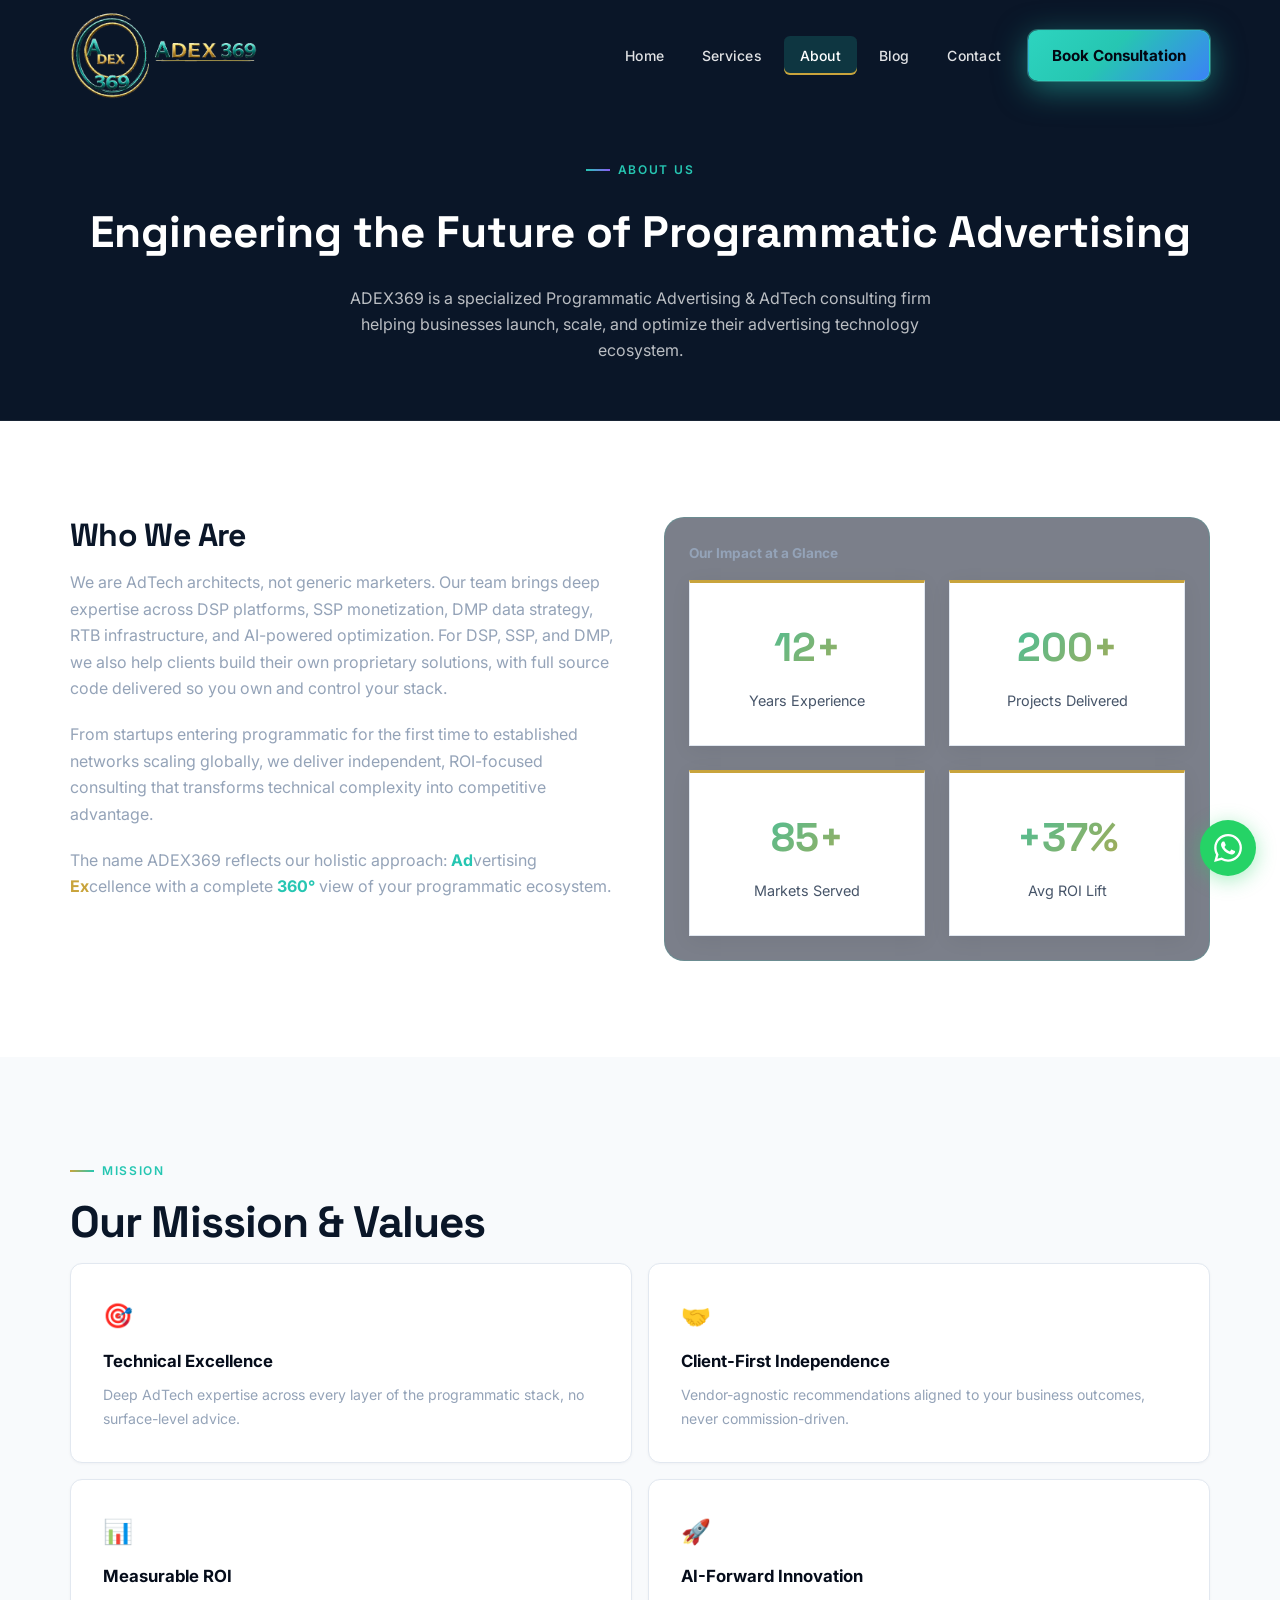
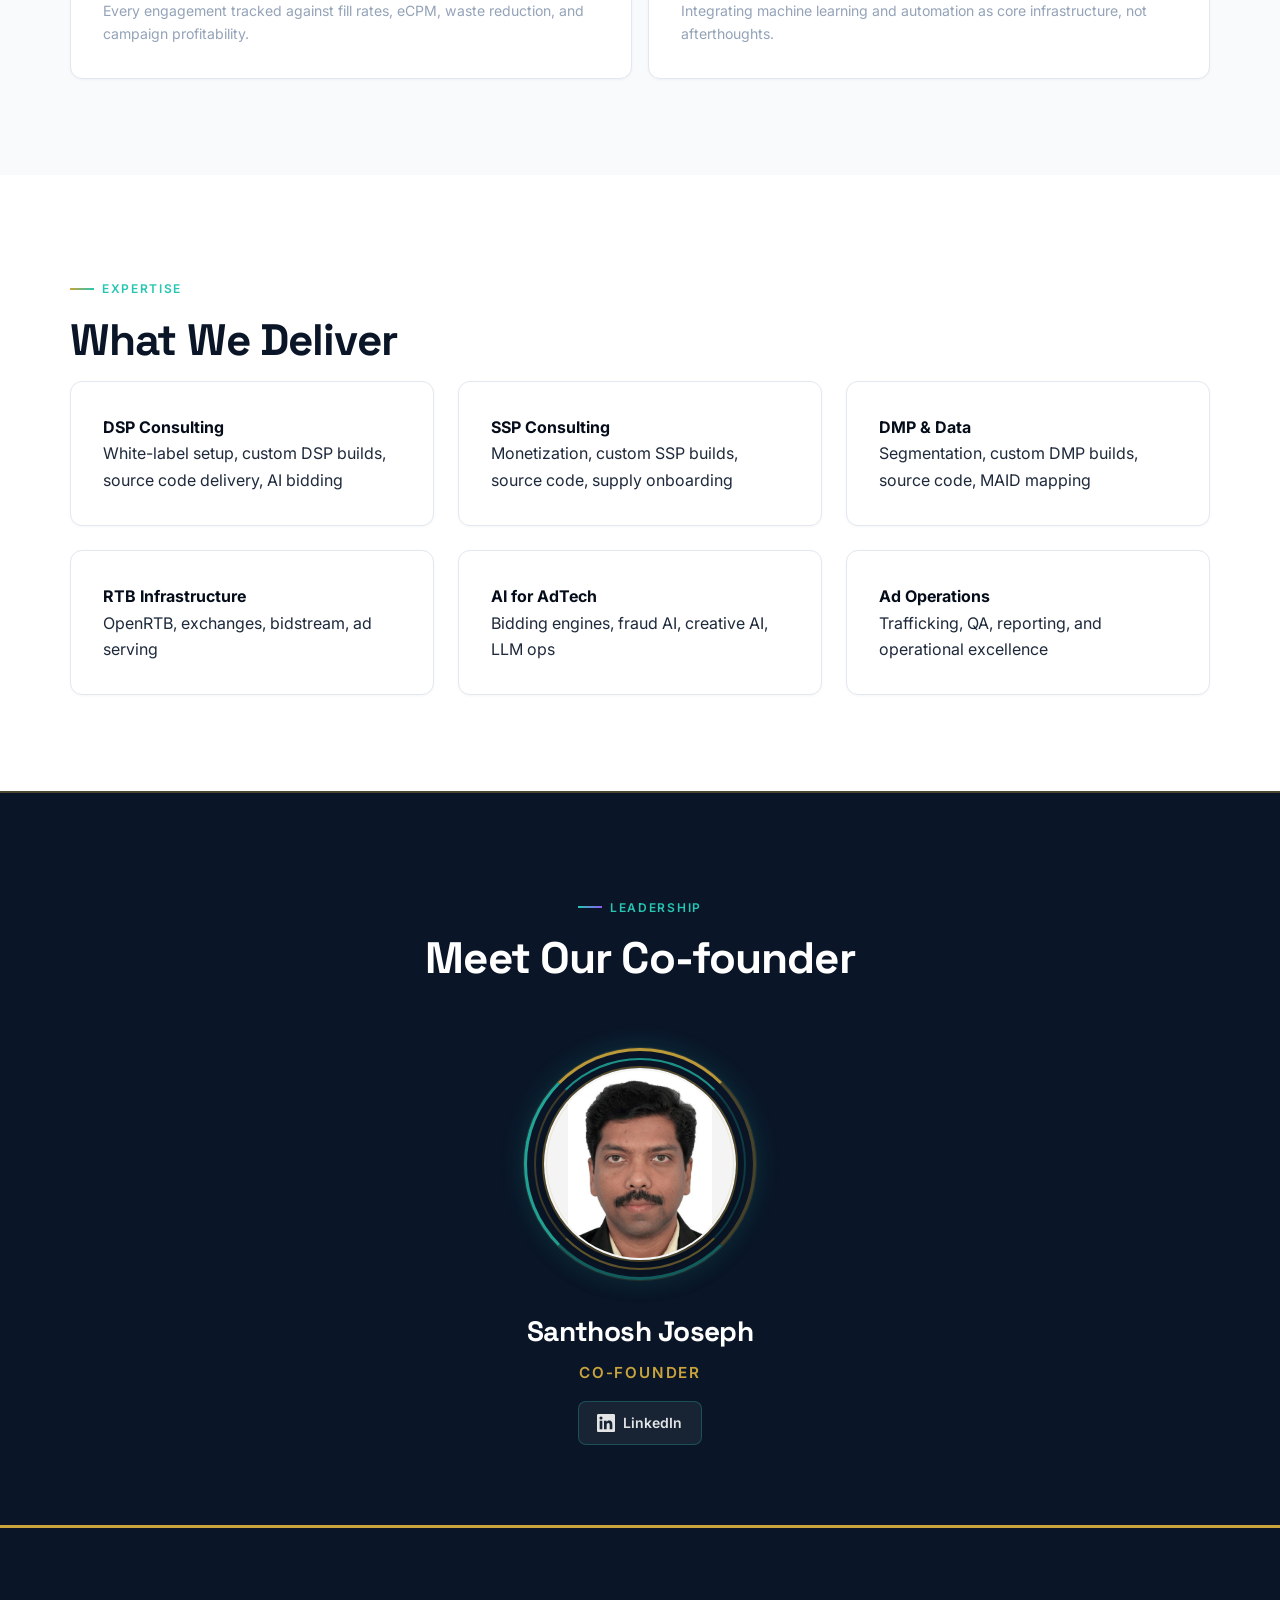
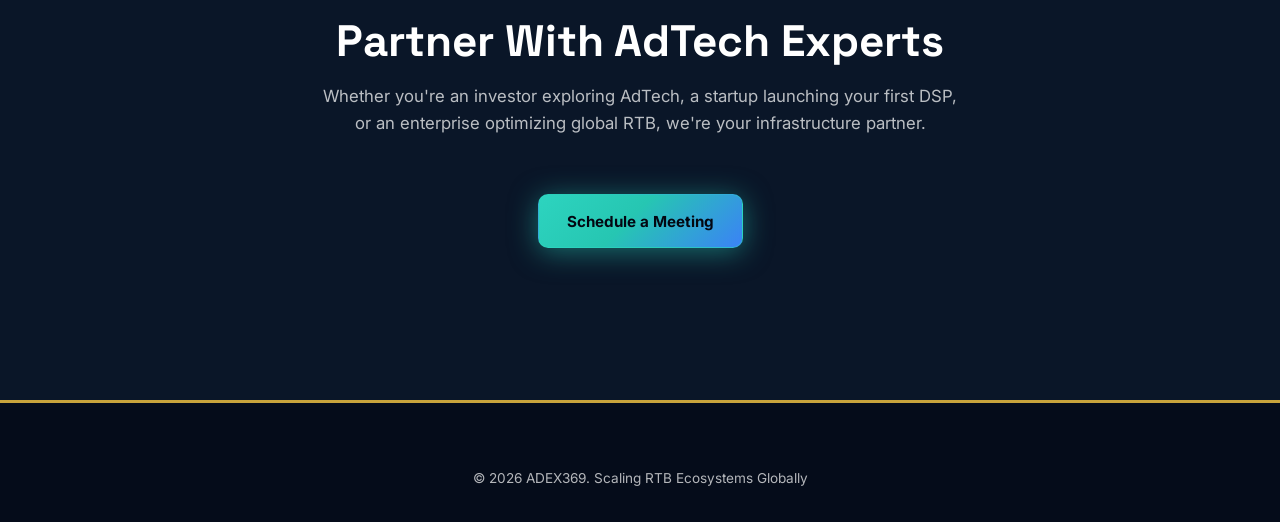
==== commit b7f4149e: "Enable Vercel clean URLs, SEO tags, and site content updates. Add vercel.json with permanent .html r" ====
--- a/about.html
+++ b/about.html
@@ -3,14 +3,57 @@
 <head>
   <meta charset="UTF-8">
   <meta name="viewport" content="width=device-width, initial-scale=1.0">
-  <meta name="description" content="About ADEX369: specialized Programmatic Advertising & AdTech consulting. Engineering the future of DSP, SSP, DMP and RTB ecosystems.">
-  <title>About | ADEX369 | AdTech Infrastructure Partner</title>
+  <title>About ADEX369 | AdTech Infrastructure Partner &amp; Co-founder</title>
+  <meta name="description" content="Learn about ADEX369, a programmatic advertising consulting firm specializing in DSP, SSP, DMP, and RTB ecosystems. Meet our co-founder and explore our mission and values.">
+  <meta name="keywords" content="about ADEX369, AdTech consulting company, programmatic advertising experts, DSP SSP DMP RTB partner">
+  <meta name="author" content="ADEX369">
+  <meta name="robots" content="index, follow">
+  <meta name="theme-color" content="#0a0a0f">
+  <link rel="canonical" href="https://adex369.com/about">
+  <link rel="icon" type="image/png" href="assets/logo.png?v=8">
+  <link rel="apple-touch-icon" href="assets/logo.png?v=8">
+  <meta property="og:type" content="website">
+  <meta property="og:site_name" content="ADEX369">
+  <meta property="og:locale" content="en_US">
+  <meta property="og:title" content="About ADEX369 | AdTech Infrastructure Partner">
+  <meta property="og:description" content="Specialized programmatic advertising and AdTech consulting. Engineering the future of DSP, SSP, DMP, and RTB ecosystems.">
+  <meta property="og:url" content="https://adex369.com/about">
+  <meta property="og:image" content="https://adex369.com/assets/logo-full.png">
+  <meta name="twitter:card" content="summary_large_image">
+  <meta name="twitter:title" content="About ADEX369 | AdTech Infrastructure Partner">
+  <meta name="twitter:description" content="Specialized programmatic advertising and AdTech consulting for DSP, SSP, DMP, and RTB ecosystems.">
+  <meta name="twitter:image" content="https://adex369.com/assets/logo-full.png">
+  <script type="application/ld+json">
+  {
+    "@context": "https://schema.org",
+    "@graph": [
+      {
+        "@type": "AboutPage",
+        "@id": "https://adex369.com/about#webpage",
+        "url": "https://adex369.com/about",
+        "name": "About ADEX369",
+        "description": "About ADEX369 programmatic advertising and AdTech consulting.",
+        "isPartOf": { "@id": "https://adex369.com/#website" },
+        "about": { "@id": "https://adex369.com/#organization" },
+        "inLanguage": "en-US"
+      },
+      {
+        "@type": "Person",
+        "name": "Santhosh Joseph",
+        "jobTitle": "Co-founder",
+        "worksFor": { "@id": "https://adex369.com/#organization" },
+        "url": "https://www.linkedin.com/in/santhosh-joseph-a635282b/",
+        "image": "https://adex369.com/assets/santhosh-joseph.png",
+        "sameAs": ["https://www.linkedin.com/in/santhosh-joseph-a635282b/"]
+      }
+    ]
+  }
+  </script>
   <link rel="preconnect" href="https://fonts.googleapis.com">
   <link rel="preconnect" href="https://fonts.gstatic.com" crossorigin>
   <link href="https://fonts.googleapis.com/css2?family=Inter:wght@400;500;600;700&family=Space+Grotesk:wght@500;600;700&display=swap" rel="stylesheet">
-  <link rel="icon" type="image/png" href="assets/logo.png?v=8">
   <link rel="stylesheet" href="css/styles.css?v=23">
-  <link rel="stylesheet" href="css/premium.css?v=25">
+  <link rel="stylesheet" href="css/premium.css?v=26">
   <link rel="stylesheet" href="css/animations.css?v=22">
   <link rel="stylesheet" href="css/loader.css?v=26">
 </head>
@@ -18,12 +61,12 @@
   <script src="js/loader.js?v=26"></script>
 
   <header class="nav"><div class="nav-inner">
-    <a href="index.html" class="nav-logo" aria-label="ADEX369 Home"><img class="logo-full" src="assets/logo-full.png?v=2" alt="ADEX369" width="200" height="48"></a>
+    <a href="/" class="nav-logo" aria-label="ADEX369 Home"><img class="logo-full" src="assets/logo-full.png?v=2" alt="ADEX369" width="200" height="48"></a>
     <div class="nav-right">
       <nav class="nav-links">
-        <a href="index.html">Home</a><a href="services.html">Services</a><a href="about.html" class="active">About</a><a href="blog.html">Blog</a><a href="contact.html">Contact</a>
+        <a href="/">Home</a><a href="/services">Services</a><a href="/about" class="active">About</a><a href="/blog">Blog</a><a href="/contact">Contact</a>
       </nav>
-      <a href="meeting.html" class="nav-cta">Book Consultation</a>
+      <a href="/meeting" class="nav-cta">Book Consultation</a>
       <button class="nav-toggle" aria-label="Toggle menu"><span></span><span></span><span></span></button>
     </div>
   </div></header>
@@ -116,7 +159,7 @@
       <div class="container section-header reveal">
         <h2 class="section-title">Partner With AdTech Experts</h2>
         <p class="section-desc" style="margin:0 auto 2rem">Whether you're an investor exploring AdTech, a startup launching your first DSP, or an enterprise optimizing global RTB, we're your infrastructure partner.</p>
-        <a href="meeting.html" class="btn btn-primary" style="margin-top:1.5rem">Schedule a Meeting</a>
+        <a href="/meeting" class="btn btn-primary" style="margin-top:1.5rem">Schedule a Meeting</a>
       </div>
     </section>
   </main>
@@ -125,7 +168,7 @@
     <div class="footer-bottom" style="border:none;padding:0"><span>© 2026 ADEX369. Scaling RTB Ecosystems Globally</span></div>
   </div></footer>
 
-  <a href="https://wa.me/1234567890" class="whatsapp-float" target="_blank" rel="noopener" aria-label="WhatsApp"><svg viewBox="0 0 24 24"><path d="M17.472 14.382c-.297-.149-1.758-.867-2.03-.967-.273-.099-.471-.148-.67.15-.197.297-.767.966-.94 1.164-.173.199-.347.223-.644.075-.297-.15-1.255-.463-2.39-1.475-.883-.788-1.48-1.761-1.653-2.059-.173-.297-.018-.458.13-.606.134-.133.298-.347.446-.52.149-.174.198-.298.298-.497.099-.198.05-.371-.025-.52-.075-.149-.669-1.612-.916-2.207-.242-.579-.487-.5-.669-.51-.173-.008-.371-.01-.57-.01-.198 0-.52.074-.792.372-.272.297-1.04 1.016-1.04 2.479 0 1.462 1.065 2.875 1.213 3.074.149.198 2.096 3.2 5.077 4.487.709.306 1.262.489 1.694.625.712.227 1.36.195 1.871.118.571-.085 1.758-.719 2.006-1.413.248-.694.248-1.289.173-1.413-.074-.124-.272-.198-.57-.347m-5.421 7.403h-.004a9.87 9.87 0 01-5.031-1.378l-.361-.214-3.741.982.998-3.648-.235-.374a9.86 9.86 0 01-1.51-5.26c.001-5.45 4.436-9.884 9.888-9.884 2.64 0 5.122 1.03 6.988 2.898a9.825 9.825 0 012.893 6.994c-.003 5.45-4.435 9.884-9.883 9.884m8.413-18.297A11.815 11.815 0 0012.05 0C5.495 0 .16 5.335.157 11.892c0 2.096.547 4.142 1.588 5.945L.057 24l6.305-1.654a11.882 11.882 0 005.683 1.448h.005c6.554 0 11.89-5.335 11.893-11.893a11.821 11.821 0 00-3.48-8.413z"/></svg></a>
+  <a href="https://wa.me/919886464313" class="whatsapp-float" target="_blank" rel="noopener" aria-label="WhatsApp"><svg viewBox="0 0 24 24"><path d="M17.472 14.382c-.297-.149-1.758-.867-2.03-.967-.273-.099-.471-.148-.67.15-.197.297-.767.966-.94 1.164-.173.199-.347.223-.644.075-.297-.15-1.255-.463-2.39-1.475-.883-.788-1.48-1.761-1.653-2.059-.173-.297-.018-.458.13-.606.134-.133.298-.347.446-.52.149-.174.198-.298.298-.497.099-.198.05-.371-.025-.52-.075-.149-.669-1.612-.916-2.207-.242-.579-.487-.5-.669-.51-.173-.008-.371-.01-.57-.01-.198 0-.52.074-.792.372-.272.297-1.04 1.016-1.04 2.479 0 1.462 1.065 2.875 1.213 3.074.149.198 2.096 3.2 5.077 4.487.709.306 1.262.489 1.694.625.712.227 1.36.195 1.871.118.571-.085 1.758-.719 2.006-1.413.248-.694.248-1.289.173-1.413-.074-.124-.272-.198-.57-.347m-5.421 7.403h-.004a9.87 9.87 0 01-5.031-1.378l-.361-.214-3.741.982.998-3.648-.235-.374a9.86 9.86 0 01-1.51-5.26c.001-5.45 4.436-9.884 9.888-9.884 2.64 0 5.122 1.03 6.988 2.898a9.825 9.825 0 012.893 6.994c-.003 5.45-4.435 9.884-9.883 9.884m8.413-18.297A11.815 11.815 0 0012.05 0C5.495 0 .16 5.335.157 11.892c0 2.096.547 4.142 1.588 5.945L.057 24l6.305-1.654a11.882 11.882 0 005.683 1.448h.005c6.554 0 11.89-5.335 11.893-11.893a11.821 11.821 0 00-3.48-8.413z"/></svg></a>
   <script src="js/nav.js?v=22" defer></script>
   <script src="js/main.js?v=22" defer></script>
 </body>
--- a/css/premium.css
+++ b/css/premium.css
@@ -771,10 +771,9 @@
 .founder-avatar__photo img {
   width: 100%;
   height: 100%;
-  object-fit: cover;
-  object-position: 50% 32%;
-  transform: scale(1.08);
-  transform-origin: 50% 38%;
+  object-fit: contain;
+  object-position: center center;
+  transform: none;
 }
 .founder-avatar__ring {
   position: absolute;
